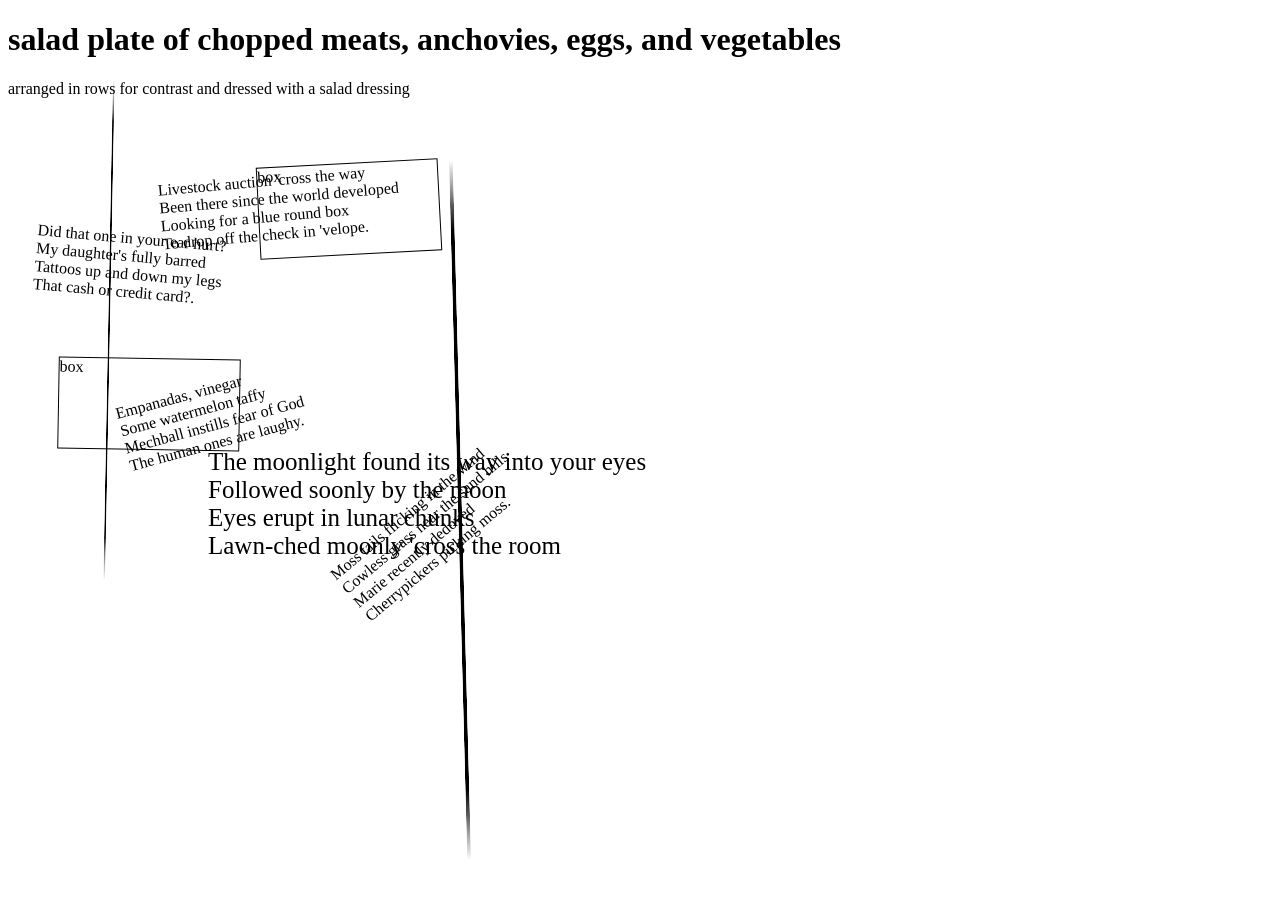
==== index.html @ b4cda949 "Initial Salmagundi content" ====
<!DOCTYPE html>
<html>
<head>
    <title>Salmagundi</title>
    <link rel="stylesheet" href="style.css">
</head>

<body>
    <h1>salad plate of chopped meats, anchovies, eggs, and vegetables</h1>

    <div class="home_leftpane_line_rightborder"></div>
    
    <p> arranged in rows for contrast and dressed with a salad dressing</p>

    <p class="words_poem_livestock">
        Livestock auction 'cross the way<br>
        Been there since the world developed<br>
        Looking for a blue round box<br>
        To drop off the check in 'velope.</p>

    <p class="words_poem_earbars">
        Did that one in your ear hurt?<br>
        My daughter's fully barred<br>
        Tattoos up and down my legs<br>
        That cash or credit card?.</p>

    <div class="bad_box badbox1">box</div>
    <div class="bad_box badbox2">box</div>


    <p class="words_poem_empanada">
        Empanadas, vinegar<br>
        Some watermelon taffy<br>
        Mechball instills fear of God<br>
        The human ones are laughy.</p>

    <p class="words_poem_moss">
        Moss tails flicking in the wind<br>
        Cowless grass near the sand hills<br>
        Marie recently dedoved<br>
        Cherrypickers picking moss.</p>

    <p class="words_poem_mooneyes">
        The moonlight found its way into your eyes<br>
        Followed soonly by the moon<br>
        Eyes erupt in lunar chunks<br>
        Lawn-ched moonly 'cross the room </p>

    <div class="home_rightpane_line_rightborder"></div>

    
    
</body>

</html>
---- style.css ----
.home_leftpane_line_rightborder {
    position: absolute;
    width: 2px;
    height: 500px;
    background: black;
    margin-left: 100px;
    transform: rotate(1.1deg);

    mask-image: linear-gradient(
        to bottom,
        transparent,
        black 10%,
        black 90%,
        transparent
    );
}

.home_rightpane_line_rightborder {
    position: absolute;
    width: 4px;
    height: 700px;
    background: black;
    margin-left: 450px;
    margin-top: -425px;
    transform: rotate(-1.5deg);

    mask-image: linear-gradient(
        to bottom,
        transparent,
        black 10%,
        black 90%,
        transparent
    );
}

.words_poem_livestock {
    margin-left: 150px;
    margin-top: 35px;
    transform: rotate(-5deg);
}

.words_poem_earbars {
    margin-left: 25px;
    margin-top: 70px;
    transform: rotate(5deg);
}

.words_poem_empanada {
    margin-left: 95px;
    margin-top: -110px;
    transform: rotate(-15deg);
}

.words_poem_moss {
    margin-left: 220px;
    margin-top: -115px;
    transform: rotate(-40deg);
}

.words_poem_mooneyes {
    font-size: 25px;
    margin-left: 200px;
    margin-top: 150px;
    transform: rotate(0deg);
}

.bad_box {
    position: absolute;
    border: 1px solid black;
    width: 180px;
    height: 90px;
    margin-left: 250px;
    margin-top: -200px;
    transform: rotate(-3deg);
}

.badbox2 {
    margin-left: 50px;
    margin-top: -5px;
    transform: rotate(1deg);
}
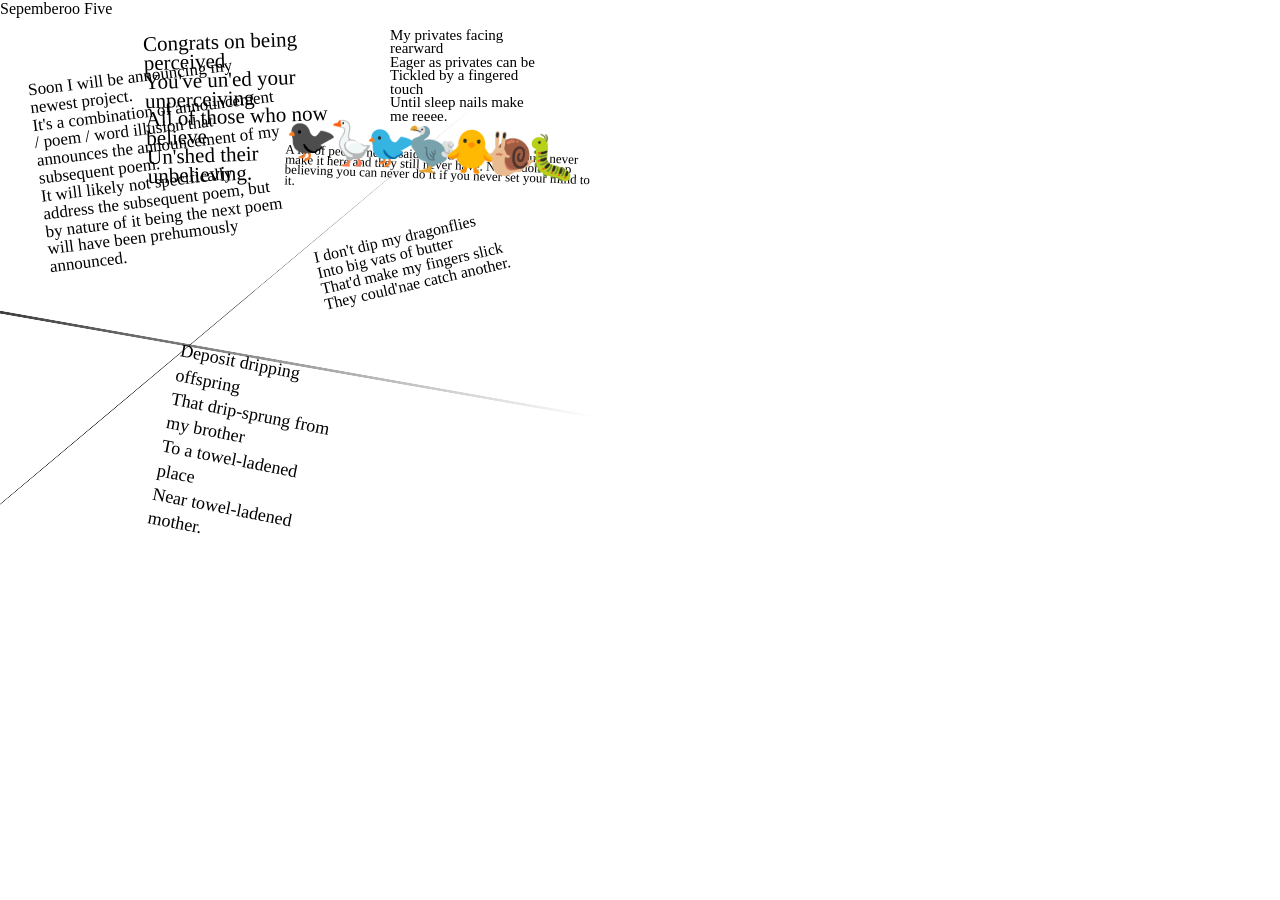
==== commit a749a458: "2026_0907" ====
--- a/index.html
+++ b/index.html
@@ -6,49 +6,51 @@
 </head>
 
 <body>
-    <h1>salad plate of chopped meats, anchovies, eggs, and vegetables</h1>
+    <a class="link_20260905" href="PreviousDays/2026_0905.html">Sepemberoo Five</a>
 
-    <div class="home_leftpane_line_rightborder"></div>
+    <p class="words_20260907_announcement">
+        Soon I will be announcing my newest project. 
+        It's a combination of announcement / poem / word illusion that announces the announcement of my subsequent poem.
+        It will likely not specifically address the subsequent poem, but by nature of it being the next poem will have been prehumously announced.
+    </p>
+
+    <p class="words_20260907_privates">
+        My privates facing rearward
+        Eager as privates can be
+        Tickled by a fingered touch
+        Until sleep nails make me reeee. </p>
+
+    <p class="words_20260907_dripping">
+        Deposit dripping offspring
+        That drip-sprung from my brother
+        To a towel-ladened place
+        Near towel-ladened mother.
+    </p>
     
-    <p> arranged in rows for contrast and dressed with a salad dressing</p>
+    <p class="words_20260907_dragonflies">
+        I don't dip my dragonflies
+        Into big vats of butter
+        That'd make my fingers slick
+        They could'nae catch another. 
+    </p>
 
-    <p class="words_poem_livestock">
-        Livestock auction 'cross the way<br>
-        Been there since the world developed<br>
-        Looking for a blue round box<br>
-        To drop off the check in 'velope.</p>
+    <p class="words_20260907_never">
+        A lot of people never said they'd never say I could never make it here and they still never have. Never don't stop believing you can never do it if you never set your mind to it. 
+    </p>
 
-    <p class="words_poem_earbars">
-        Did that one in your ear hurt?<br>
-        My daughter's fully barred<br>
-        Tattoos up and down my legs<br>
-        That cash or credit card?.</p>
+    <p class="words_20260907_perceive">
+        Congrats on being perceived
+        You've un'ed your unperceiving
+        All of those who now believe
+        Un'shed their unbelieving. 
+    </p>
 
-    <div class="bad_box badbox1">box</div>
-    <div class="bad_box badbox2">box</div>
+    <div class="div_20260907_01"></div>
+    <div class="div_20260907_02"></div>
 
-
-    <p class="words_poem_empanada">
-        Empanadas, vinegar<br>
-        Some watermelon taffy<br>
-        Mechball instills fear of God<br>
-        The human ones are laughy.</p>
-
-    <p class="words_poem_moss">
-        Moss tails flicking in the wind<br>
-        Cowless grass near the sand hills<br>
-        Marie recently dedoved<br>
-        Cherrypickers picking moss.</p>
-
-    <p class="words_poem_mooneyes">
-        The moonlight found its way into your eyes<br>
-        Followed soonly by the moon<br>
-        Eyes erupt in lunar chunks<br>
-        Lawn-ched moonly 'cross the room </p>
-
-    <div class="home_rightpane_line_rightborder"></div>
-
-    
+    <p class="words_20260907_animals">
+        🐦‍⬛🪿🐦🦤🐥🐌🐛
+    </p>
     
 </body>
 
--- a/style.css
+++ b/style.css
@@ -1,3 +1,29 @@
+
+/* #region GLOBAL */
+
+html, body {
+    margin: 0;
+    padding: 0;
+}
+
+body {
+    color: black;
+    font-family: serif;
+    overflow: hidden;
+}
+
+a {
+    color: black;
+    text-decoration: none;
+}
+
+p {
+    margin: 0;
+}
+
+/* #endregion */
+
+/* #region 2026-09-05 */
 .home_leftpane_line_rightborder {
     position: absolute;
     width: 2px;
@@ -78,4 +104,308 @@
     margin-left: 50px;
     margin-top: -5px;
     transform: rotate(1deg);
-}+}
+
+/* #endregion */
+
+/* #region 2026-09-07 */
+
+/* #region LINES */
+
+.div_20260907_01 {
+    position: absolute;
+
+    width: 1px;
+    height: 1000px;
+
+    left: 100px;
+    top: -80px;
+
+    background: black;
+
+    transform: rotate(50deg);
+
+    mask-image: linear-gradient(
+        to bottom,
+        transparent,
+        black 50%,
+        black 99%,
+        transparent
+    );
+
+    animation: lineone 19s ease-in-out infinite alternate;
+}
+
+@keyframes lineone {
+    from {
+        transform: translateX(0) rotate(50deg);
+    }
+
+    to {
+        transform: translateX(170px) rotate(47deg);
+    }
+}
+
+
+.div_20260907_02 {
+    position: absolute;
+
+    width: 3px;
+    height: 1000px;
+
+    left: 100px;
+    top: -170px;
+
+    background: black;
+
+    transform: rotate(-80deg);
+
+    mask-image: linear-gradient(
+        to bottom,
+        transparent,
+        black 10%,
+        black 20%,
+        transparent
+    );
+
+    animation: linetwo 27s linear infinite alternate;
+}
+
+@keyframes linetwo {
+    from {
+        transform: translateX(0) rotate(-80deg);
+    }
+
+    to {
+        transform: translateX(-100px) rotate(-74deg);
+    }
+}
+
+/* #endregion */
+
+/* #region ANIMALS */
+
+.words_20260907_animals {
+    position: absolute;
+
+    left: 285px;
+    top: 124px;
+
+    font-size: 42px;
+    letter-spacing: -12px;
+
+    white-space: nowrap;
+
+    transform: rotate(4deg);
+
+    animation: animals 6s steps(7) infinite alternate;
+}
+
+@keyframes animals {
+    0% {
+        transform: translate(0, 0) rotate(4deg);
+        letter-spacing: -12px;
+    }
+
+    50% {
+        transform: translate(-180px, 120px) rotate(-25deg);
+        letter-spacing: 8px;
+    }
+
+    100% {
+        transform: translate(250px, -80px) rotate(31deg);
+        letter-spacing: -20px;
+    }
+}
+
+/* #endregion */
+
+/* #region WORDS */
+.words_20260907_announcement {
+    position: absolute;
+    left: 37px;
+    top: 48px;
+    width: 245px;
+
+    font-size: 17px;
+    line-height: 1.05;
+
+    transform: rotate(-7deg);
+
+    animation: announcement 11s ease-in-out infinite alternate;
+    white-space: pre-line;
+}
+
+@keyframes announcement {
+    0% {
+        transform: translate(0px, 0px) rotate(-7deg) scaleY(.7);
+    }
+
+    50% {
+        transform: translate(83px, 41px) rotate(13deg) scaleY(1.4);
+    }
+
+    100% {
+        transform: translate(-20px, 90px) rotate(-2deg) scaleY(.85);
+    }
+}
+
+
+.words_20260907_privates {
+    position: absolute;
+    left: 390px;
+    top: 15px;
+
+    width: 150px;
+    font-size: 15px;
+    line-height: .9;
+
+    white-space: pre-line;
+
+    animation: privates 8s ease-in-out infinite;
+}
+
+@keyframes privates {
+    from {
+        transform: translateX(150px) rotate(-3deg);
+    }
+
+    to {
+        transform: translateX(-5px) rotate(10deg);
+    }
+}
+
+
+.words_20260907_dripping {
+    position: absolute;
+    left: 165px;
+    top: 330px;
+
+    width: 180px;
+    font-size: 18px;
+    line-height: 1.35;
+
+    transform: rotate(11deg);
+
+    animation: dripping 17s ease-in-out infinite alternate;
+    white-space: pre-line;
+}
+
+@keyframes dripping {
+    0% {
+        transform: translate(0, 0) rotate(11deg);
+    }
+
+    40% {
+        transform: translate(-70px, -110px) rotate(-4deg);
+    }
+
+    100% {
+        transform: translate(100px, 40px) rotate(17deg);
+    }
+}
+
+
+.words_20260907_dragonflies {
+    position: absolute;
+    left: 315px;
+    top: 210px;
+
+    width: 210px;
+    font-size: 16px;
+    line-height: 1;
+
+    transform: rotate(-13deg);
+
+    white-space: pre-line;
+
+    animation: dragonflies 21s linear infinite;
+}
+
+@keyframes dragonflies {
+    0% {
+        transform: translate(0, 0) rotate(-13deg);
+    }
+
+    25% {
+        transform: translate(-120px, 80px) rotate(23deg);
+    }
+
+    50% {
+        transform: translate(70px, 180px) rotate(-31deg);
+    }
+
+    75% {
+        transform: translate(160px, -60px) rotate(8deg);
+    }
+
+    100% {
+        transform: translate(0, 0) rotate(-13deg);
+    }
+}
+
+
+.words_20260907_never {
+    position: absolute;
+    left: 285px;
+    top: 140px;
+
+    width: 310px;
+    font-size: 13px;
+    line-height: .78;
+
+    transform: rotate(2deg);
+
+    white-space: pre-line;
+
+    animation: never 13s ease-in-out infinite alternate;
+}
+
+@keyframes never {
+    0% {
+        transform: translate(0, 0) rotate(2deg) scale(.8);
+    }
+
+    50% {
+        transform: translate(-45px, 100px) rotate(-9deg) scale(1.15);
+    }
+
+    100% {
+        transform: translate(90px, -25px) rotate(4deg) scale(.7);
+    }
+}
+
+
+.words_20260907_perceive {
+    position: absolute;
+    left: 145px;
+    top: 13px;
+
+    width: 190px;
+    font-size: 21px;
+    line-height: .9;
+
+    transform: rotate(-2deg);
+
+    white-space: pre-line;
+
+    animation: perceive 9s ease-in-out infinite alternate;
+}
+
+@keyframes perceive {
+    0% {
+        transform: translate(0, 0) rotate(-2deg);
+    }
+
+    50% {
+        transform: translate(100px, 210px) rotate(17deg);
+    }
+
+    100% {
+        transform: translate(-30px, 50px) rotate(-11deg);
+    }
+}
+
+/* #endregion */
+
+/* #endregion */
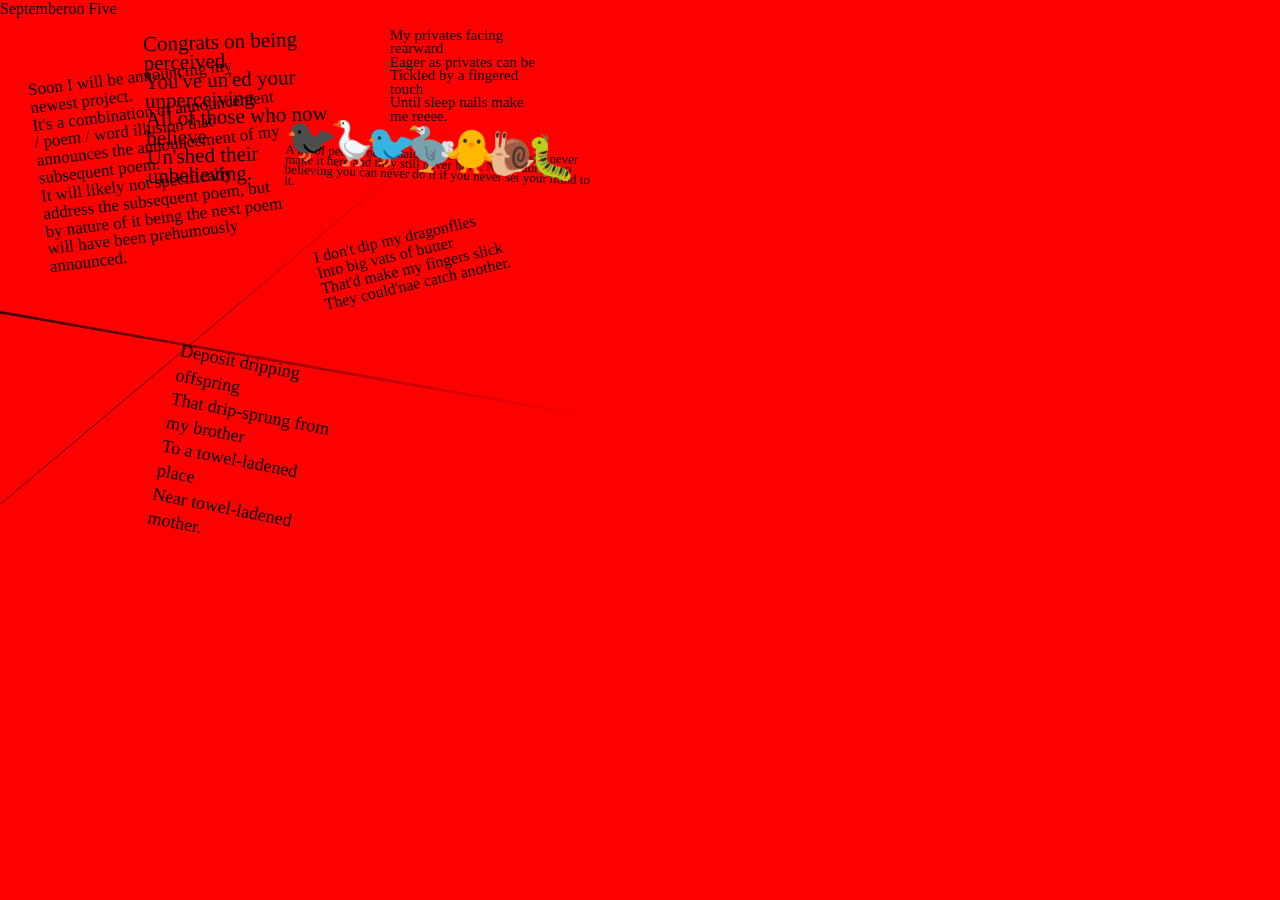
==== commit e3ee5014: "red background test" ====
--- a/index.html
+++ b/index.html
@@ -6,7 +6,7 @@
 </head>
 
 <body>
-    <a class="link_20260905" href="PreviousDays/2026_0905.html">Sepemberoo Five</a>
+    <a class="link_20260905" href="PreviousDays/2026_0905.html">Septemberoo Five</a>
 
     <p class="words_20260907_announcement">
         Soon I will be announcing my newest project. 
--- a/style.css
+++ b/style.css
@@ -1,3 +1,7 @@
+
+body {
+    background: red !important;
+}
 
 /* #region GLOBAL */
 
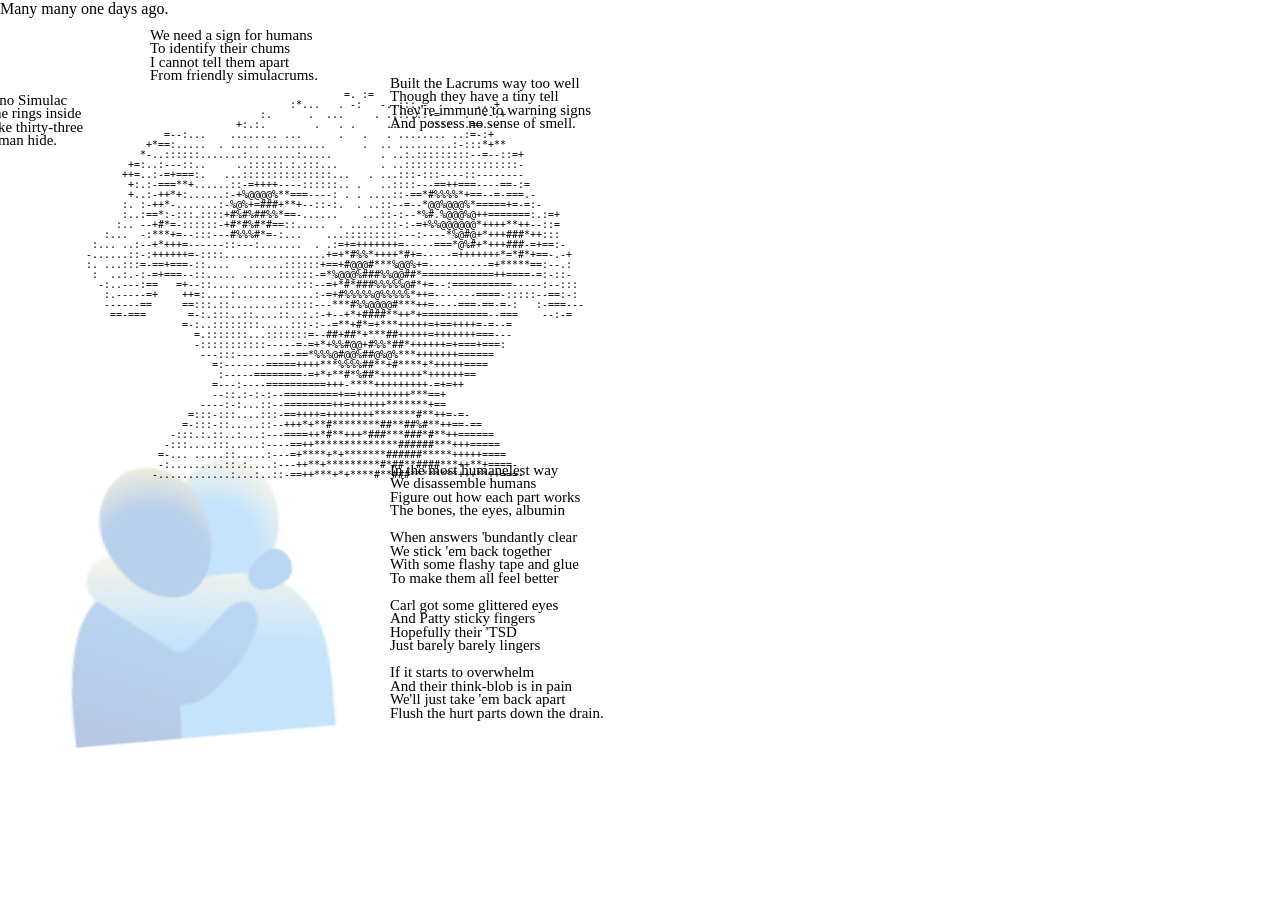
==== commit dd7bed2a: "2026_0908" ====
--- a/index.html
+++ b/index.html
@@ -6,51 +6,70 @@
 </head>
 
 <body>
-    <a class="link_20260905" href="PreviousDays/2026_0905.html">Septemberoo Five</a>
+    <a class="link_20260907" href="PreviousDays/2026_0907.html">Many many one days ago.</a>
 
-    <p class="words_20260907_announcement">
-        Soon I will be announcing my newest project. 
-        It's a combination of announcement / poem / word illusion that announces the announcement of my subsequent poem.
-        It will likely not specifically address the subsequent poem, but by nature of it being the next poem will have been prehumously announced.
+    <pre class="words_20260908_ascii ascii1" data-ascii="ascii_20260908_001"></pre>
+    <pre class="words_20260908_ascii ascii2" data-ascii="ascii_20260908_002"></pre>
+    <pre class="words_20260908_ascii ascii3" data-ascii="ascii_20260908_003"></pre>
+    <pre class="words_20260908_ascii ascii4" data-ascii="ascii_20260908_004"></pre>
+    <pre class="words_20260908_ascii ascii5" data-ascii="ascii_20260908_005"></pre>
+
+    <p class="words_20260907_humans">
+        We need a sign for humans
+        To identify their chums
+        I cannot tell them apart
+        From friendly simulacrums. 
     </p>
 
-    <p class="words_20260907_privates">
-        My privates facing rearward
-        Eager as privates can be
-        Tickled by a fingered touch
-        Until sleep nails make me reeee. </p>
-
-    <p class="words_20260907_dripping">
-        Deposit dripping offspring
-        That drip-sprung from my brother
-        To a towel-ladened place
-        Near towel-ladened mother.
-    </p>
-    
-    <p class="words_20260907_dragonflies">
-        I don't dip my dragonflies
-        Into big vats of butter
-        That'd make my fingers slick
-        They could'nae catch another. 
+    <p class="words_20260908_simulac">
+        I assure you I'm no Simulac
+        You can count the rings inside
+        There must be like thirty-three
+        Buried in my human hide. 
     </p>
 
-    <p class="words_20260907_never">
-        A lot of people never said they'd never say I could never make it here and they still never have. Never don't stop believing you can never do it if you never set your mind to it. 
+    <div class="gravity-poem gravity-poem-1">
+        <p class="words_20260908_lacrums">
+            Built the Lacrums way too well
+            Though they have a tiny tell
+            They're immune to warning signs
+            And possess no sense of smell. 
+        </p>
+    </div>
+
+    <p class="words_20260908_humanelest">
+        In the most humanelest way
+        We disassemble humans
+        Figure out how each part works
+        The bones, the eyes, albumin
+
+        When answers 'bundantly clear 
+        We stick 'em back together
+        With some flashy tape and glue
+        To make them all feel better
+
+        Carl got some glittered eyes
+        And Patty sticky fingers
+        Hopefully their 'TSD
+        Just barely barely lingers
+
+        If it starts to overwhelm
+        And their think-blob is in pain
+        We'll just take 'em back apart
+        Flush the hurt parts down the drain. 
     </p>
 
-    <p class="words_20260907_perceive">
-        Congrats on being perceived
-        You've un'ed your unperceiving
-        All of those who now believe
-        Un'shed their unbelieving. 
+    <p class="words_20260908_hug">
+        🫂
     </p>
 
-    <div class="div_20260907_01"></div>
-    <div class="div_20260907_02"></div>
 
-    <p class="words_20260907_animals">
-        🐦‍⬛🪿🐦🦤🐥🐌🐛
-    </p>
+    <script src="js/ascii.js"></script>
+    <script src="js/ascii-effects.js"></script>
+    <script src="js/poem-effects.js"></script>
+    <script src="js/main.js"></script>
+
+
     
 </body>
 
--- a/style.css
+++ b/style.css
@@ -1,7 +1,3 @@
-
-body {
-    background: red !important;
-}
 
 /* #region GLOBAL */
 
@@ -266,7 +262,7 @@
 
     white-space: pre-line;
 
-    animation: privates 8s ease-in-out infinite;
+    animation: privates 8s ease-in-out infinite alternate;
 }
 
 @keyframes privates {
@@ -323,7 +319,7 @@
 
     white-space: pre-line;
 
-    animation: dragonflies 21s linear infinite;
+    animation: dragonflies 21s linear infinite alternate;
 }
 
 @keyframes dragonflies {
@@ -413,3 +409,128 @@
 /* #endregion */
 
 /* #endregion */
+
+/* #region 2026-09-08 */
+
+.words_20260908_ascii {
+    position: absolute;
+    left: 50px;
+    top: 50px;
+    margin: 0;
+    font-family: monospace;
+    white-space: pre;
+    line-height: 1;
+    font-size: 10px;
+}
+
+.ascii-char {
+    display: inline-block;
+    white-space: pre;
+    position: relative;
+    transition: transform 0.08s ease-out;
+}
+
+.ascii-canvas {
+    position: absolute;
+    left: 50px;
+    top: 50px;
+    pointer-events: none;
+    z-index: 10;
+}
+
+.words_20260907_humans {
+    position: absolute;
+    left: 150px;
+    top: 15px;
+
+    width: 250px;
+    font-size: 15px;
+    line-height: .9;
+
+    white-space: pre-line;
+
+    animation: privates 8s ease-in-out infinite alternate;
+}
+
+.words_20260908_simulac {
+    position: absolute;
+    left: -100px;
+    top: 80px;
+
+    width: 250px;
+    font-size: 15px;
+    line-height: .9;
+
+    white-space: pre-line;
+
+    animation: privates 8s ease-in-out infinite alternate;
+}
+
+.words_20260908_lacrums {
+    position: absolute;
+    left: 390px;
+    top: 45px;
+
+    width: 250px;
+    font-size: 15px;
+    line-height: .9;
+
+    white-space: pre-line;
+
+    animation: pendulum 8s ease-in-out infinite alternate;
+
+    --start-x: 145px;
+    --start-rotation: 4deg;
+    --end-x: -6px;
+    --end-rotation: 8deg;
+}
+
+.words_20260908_humanelest {
+    position: absolute;
+    left: 390px;
+    top: 450px;
+
+    width: 250px;
+    font-size: 15px;
+    line-height: .9;
+
+    white-space: pre-line;
+
+    animation: pendulum 6s ease-in-out infinite alternate;
+
+    --start-x: 150px;
+    --start-rotation: -3deg;
+    --end-x: -5px;
+    --end-rotation: 10deg;
+}
+
+@keyframes pendulum {
+    from {
+        transform:
+            translateX(var(--start-x))
+            rotate(var(--start-rotation));
+    }
+
+    to {
+        transform:
+            translateX(var(--end-x))
+            rotate(var(--end-rotation));
+    }
+}
+
+.gravity-poem {
+    position: relative;
+}
+
+.words_20260908_hug {
+    position: absolute;
+    left: 36px;
+    top: 450px;
+    font-size: 253px;
+    opacity: .3;
+    transform: rotate(-5deg);
+}
+
+
+
+/* #endregion */
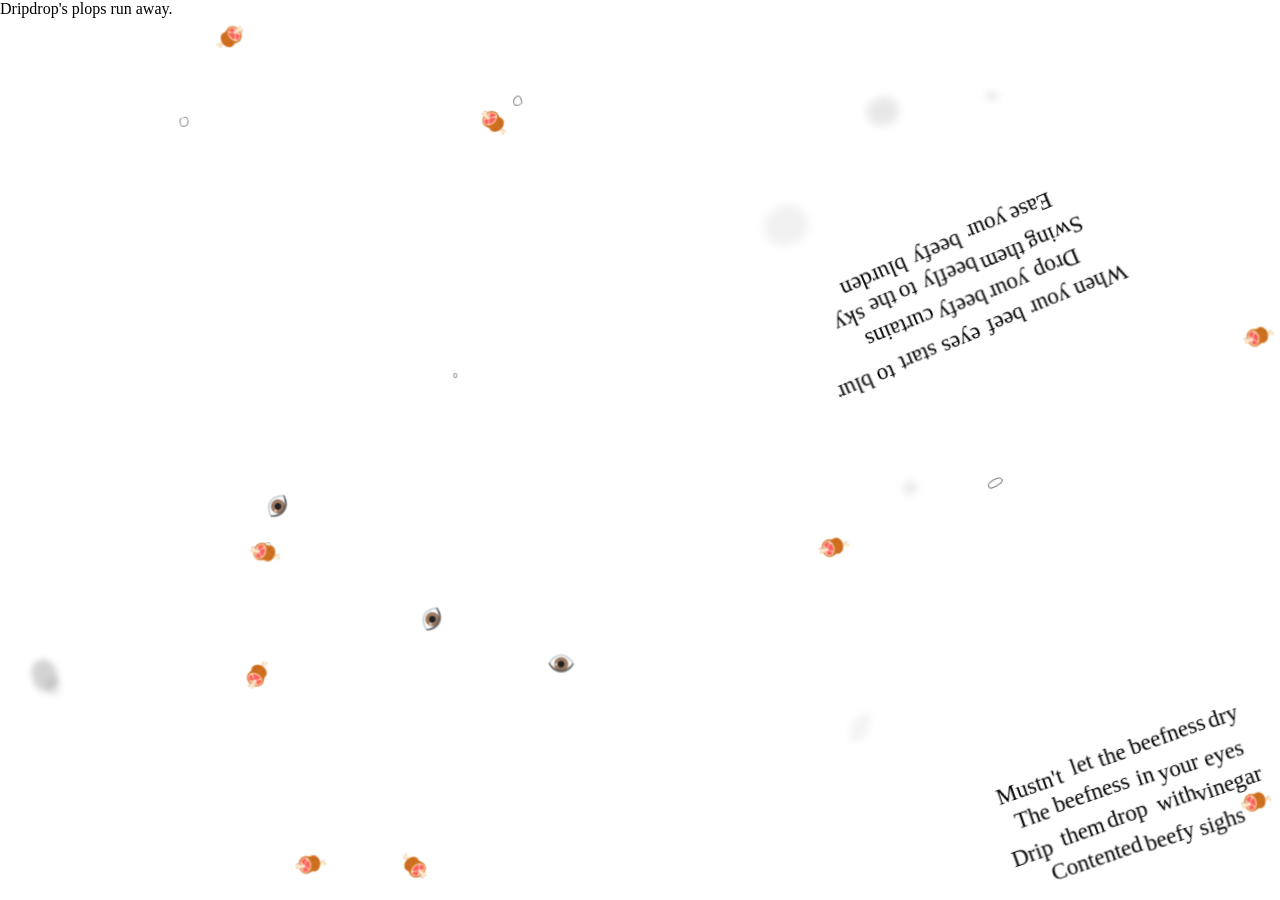
==== commit d78129ae: "2026_0910" ====
--- a/index.html
+++ b/index.html
@@ -6,66 +6,42 @@
 </head>
 
 <body>
-    <a class="link_20260907" href="PreviousDays/2026_0907.html">Many many one days ago.</a>
+    <a class="link_20260907" href="PreviousDays/2026_0908.html">
+        Dripdrop's plops run away.
+    </a>
 
-    <pre class="words_20260908_ascii ascii1" data-ascii="ascii_20260908_001"></pre>
-    <pre class="words_20260908_ascii ascii2" data-ascii="ascii_20260908_002"></pre>
-    <pre class="words_20260908_ascii ascii3" data-ascii="ascii_20260908_003"></pre>
-    <pre class="words_20260908_ascii ascii4" data-ascii="ascii_20260908_004"></pre>
-    <pre class="words_20260908_ascii ascii5" data-ascii="ascii_20260908_005"></pre>
+    <div id="vision-overlay"></div>
 
-    <p class="words_20260907_humans">
-        We need a sign for humans
-        To identify their chums
-        I cannot tell them apart
-        From friendly simulacrums. 
+    <p class="words_20260910_beef">
+        When your beef eyes start to blur
+        Drop your beefy curtains
+        Swing them beefly to the sky
+        Ease your beefy blurden 
     </p>
 
-    <p class="words_20260908_simulac">
-        I assure you I'm no Simulac
-        You can count the rings inside
-        There must be like thirty-three
-        Buried in my human hide. 
-    </p>
-
-    <div class="gravity-poem gravity-poem-1">
-        <p class="words_20260908_lacrums">
-            Built the Lacrums way too well
-            Though they have a tiny tell
-            They're immune to warning signs
-            And possess no sense of smell. 
-        </p>
-    </div>
-
-    <p class="words_20260908_humanelest">
-        In the most humanelest way
-        We disassemble humans
-        Figure out how each part works
-        The bones, the eyes, albumin
-
-        When answers 'bundantly clear 
-        We stick 'em back together
-        With some flashy tape and glue
-        To make them all feel better
-
-        Carl got some glittered eyes
-        And Patty sticky fingers
-        Hopefully their 'TSD
-        Just barely barely lingers
-
-        If it starts to overwhelm
-        And their think-blob is in pain
-        We'll just take 'em back apart
-        Flush the hurt parts down the drain. 
-    </p>
-
-    <p class="words_20260908_hug">
-        🫂
+    <p class="words_20260910_beef">
+        Mustn't let the beefness dry
+        The beefness in your eyes
+        Drip them drop with vinegar
+        Contented beefy sighs
     </p>
 
 
-    <script src="js/ascii.js"></script>
-    <script src="js/ascii-effects.js"></script>
+
+    <p class="words_20260910_beef">🍖</p>
+    <p class="words_20260910_beef">🍖</p>
+    <p class="words_20260910_beef">🍖</p>
+    <p class="words_20260910_beef">🍖</p>
+    <p class="words_20260910_beef">🍖</p>
+    <p class="words_20260910_beef">🍖</p>
+    <p class="words_20260910_beef">🍖</p>
+    <p class="words_20260910_beef">🍖</p>
+    <p class="words_20260910_beef">🍖</p>
+    <p class="words_20260910_beef">👁️</p>
+    <p class="words_20260910_beef">👁️</p>
+    <p class="words_20260910_beef">👁️</p>
+
+    <script src="PreviousDays/2026_0910_vision.js"></script>
     <script src="js/poem-effects.js"></script>
     <script src="js/main.js"></script>
 
--- a/style.css
+++ b/style.css
@@ -533,4 +533,36 @@
 
 
 
+/* #endregion */
+
+/* #region 2026-09-10 Vision */
+
+
+/* Vision Effect */
+#vision-overlay {
+    position: fixed;
+    inset: 0;
+    pointer-events: none;
+    z-index: 9999;
+    background: rgba(0, 0, 0, 0);
+    backdrop-filter: blur(0px);
+    -webkit-backdrop-filter: blur(0px);
+}
+
+.words_20260910_beef {
+    position: fixed;
+
+    pointer-events: none;
+    z-index: 10001;
+    width: max-content;
+
+    text-align: center;
+    font-size: 23px;
+    line-height: 1.35;
+
+    white-space: pre-line;
+}
+
+/* #endregion */
+
 /* #endregion */
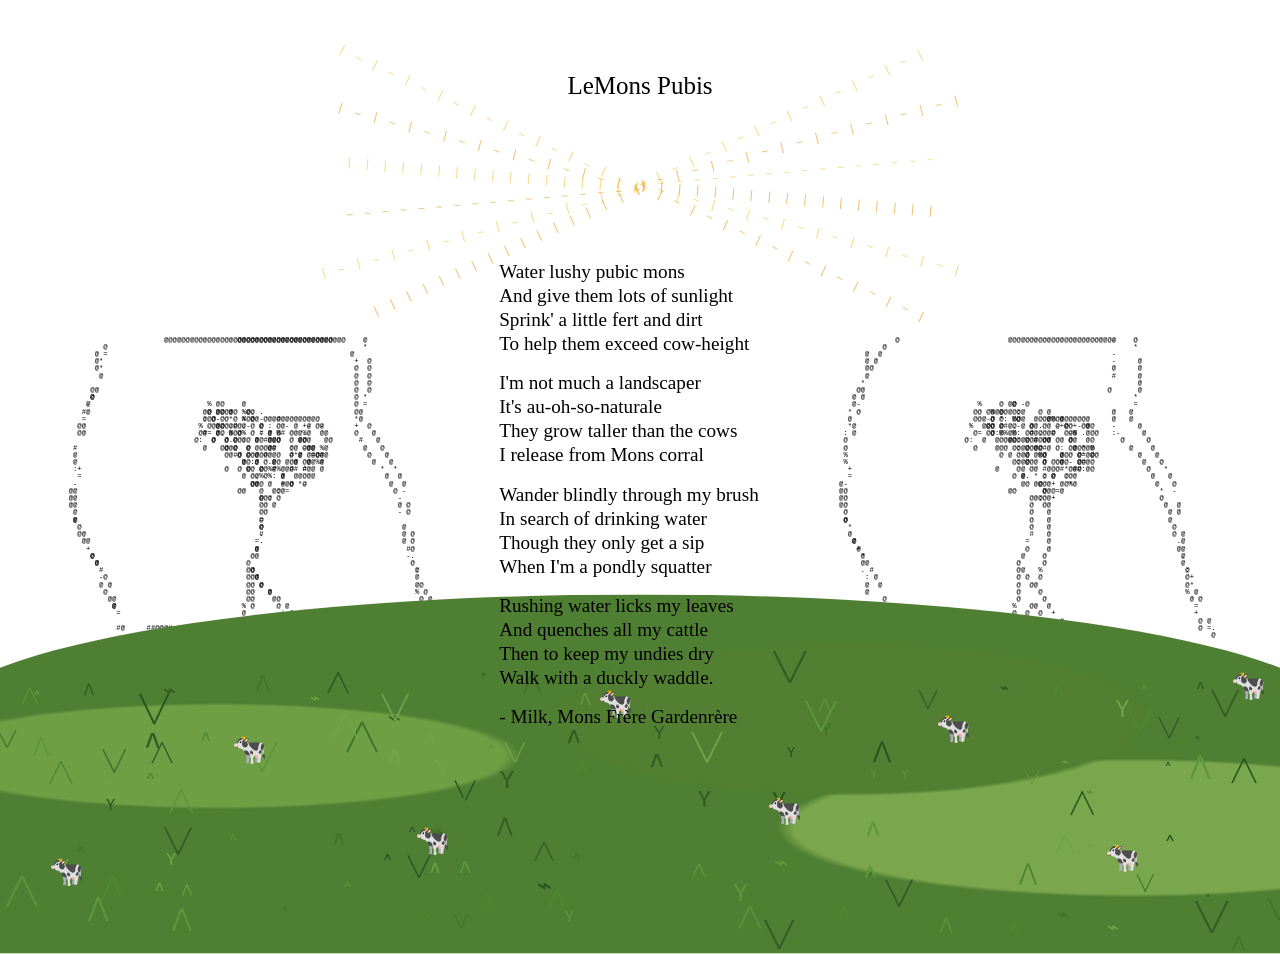
==== commit a5123bd1: "20260912" ====
--- a/index.html
+++ b/index.html
@@ -6,47 +6,82 @@
 </head>
 
 <body>
-    <a class="link_20260907" href="PreviousDays/2026_0908.html">
-        Dripdrop's plops run away.
+    <a class="link_20260912" href="PreviousDays/2026_0910.html">
+        LeMons Pubis
     </a>
 
-    <div id="vision-overlay"></div>
+    <div id="garden">
 
-    <p class="words_20260910_beef">
-        When your beef eyes start to blur
-        Drop your beefy curtains
-        Swing them beefly to the sky
-        Ease your beefy blurden 
+    <pre class="words_20260912_ascii ascii1" data-ascii="ascii_20260912_001"></pre>
+    <pre class="words_20260912_ascii ascii2" data-ascii="ascii_20260912_002"></pre>
+    <pre class="words_20260912_ascii ascii3" data-ascii="ascii_20260912_003"></pre>
+    <pre class="words_20260912_ascii ascii4" data-ascii="ascii_20260912_004"></pre>
+    <pre class="words_20260912_ascii ascii5" data-ascii="ascii_20260912_005"></pre>
+    <pre class="words_20260912_ascii ascii6" data-ascii="ascii_20260912_006"></pre>
+    <pre class="words_20260912_ascii ascii7" data-ascii="ascii_20260912_007"></pre>
+
+    <pre class="words_20260912_ascii_right ascii1" data-ascii="ascii_20260912_001"></pre>
+    <pre class="words_20260912_ascii_right ascii2" data-ascii="ascii_20260912_002"></pre>
+    <pre class="words_20260912_ascii_right ascii3" data-ascii="ascii_20260912_003"></pre>
+    <pre class="words_20260912_ascii_right ascii4" data-ascii="ascii_20260912_004"></pre>
+    <pre class="words_20260912_ascii_right ascii5" data-ascii="ascii_20260912_005"></pre>
+    <pre class="words_20260912_ascii_right ascii6" data-ascii="ascii_20260912_006"></pre>
+    <pre class="words_20260912_ascii_right ascii7" data-ascii="ascii_20260912_007"></pre>
+
+
+    <p class="words_20260912_poem">
+        Water lushy pubic mons
+        And give them lots of sunlight
+        Sprink' a little fert and dirt
+        To help them exceed cow-height
+
+        I'm not much a landscaper
+        It's au-oh-so-naturale
+        They grow taller than the cows
+        I release from Mons corral
+
+        Wander blindly through my brush
+        In search of drinking water
+        Though they only get a sip
+        When I'm a pondly squatter
+
+        Rushing water licks my leaves
+        And quenches all my cattle
+        Then to keep my undies dry
+        Walk with a duckly waddle.
+
+        - Milk, Mons Frère Gardenrère
     </p>
 
-    <p class="words_20260910_beef">
-        Mustn't let the beefness dry
-        The beefness in your eyes
-        Drip them drop with vinegar
-        Contented beefy sighs
-    </p>
+    <!-- SUNRAYS -->
+    <div id="sunrays">
+        <span class="sunray ray01">| ~ | ~ | ~ | ~ | ~ | ~ | ~ | ~ | ~ |</span>
+        <span class="sunray ray02">~ | ~ | ~ | ~ | ~ | ~ | ~ | ~ | ~ |</span>
+        <span class="sunray ray03">| | | | | | | | | | | | | | | | |</span>
+        <span class="sunray ray04">~ ~ ~ ~ ~ ~ ~ ~ ~ ~ ~ ~ ~ ~ ~ ~ ~</span>
+        <span class="sunray ray05">| ~ | ~ | ~ | ~ | ~ | ~ | ~ | ~ | ~ |</span>
+        <span class="sunray ray06">| | | | | | | | | | | | | | | | |</span>
+        <span class="sunray ray07">~ | ~ | ~ | ~ | ~ | ~ | ~ | ~ | ~ |</span>
+        <span class="sunray ray08">| ~ | ~ | ~ | ~ | ~ | ~ | ~ | ~ | ~ |</span>
+        <span class="sunray ray09">~ ~ ~ ~ ~ ~ ~ ~ ~ ~ ~ ~ ~ ~ ~ ~ ~</span>
+        <span class="sunray ray10">| | | | | | | | | | | | | | | | |</span>
+        <span class="sunray ray11">| ~ | ~ | ~ | ~ | ~ | ~ | ~ | ~ | ~ |</span>
+        <span class="sunray ray12">~ | ~ | ~ | ~ | ~ | ~ | ~ | ~ | ~ |</span>
+    </div>
 
+    <!-- GRASS -->
+    <div id="grass"></div>
 
+    </div>
 
-    <p class="words_20260910_beef">🍖</p>
-    <p class="words_20260910_beef">🍖</p>
-    <p class="words_20260910_beef">🍖</p>
-    <p class="words_20260910_beef">🍖</p>
-    <p class="words_20260910_beef">🍖</p>
-    <p class="words_20260910_beef">🍖</p>
-    <p class="words_20260910_beef">🍖</p>
-    <p class="words_20260910_beef">🍖</p>
-    <p class="words_20260910_beef">🍖</p>
-    <p class="words_20260910_beef">👁️</p>
-    <p class="words_20260910_beef">👁️</p>
-    <p class="words_20260910_beef">👁️</p>
-
-    <script src="PreviousDays/2026_0910_vision.js"></script>
+    <script src="js/ascii.js"></script>
+    <script src="js/ascii-effects.js"></script>
+    <script src="PreviousDays/2026_0912.js"></script>
     <script src="js/poem-effects.js"></script>
-    <script src="js/main.js"></script>
 
 
     
 </body>
 
+
 </html>
--- a/style.css
+++ b/style.css
@@ -1,4 +1,3 @@
-
 /* #region GLOBAL */
 
 html, body {
@@ -24,6 +23,7 @@
 /* #endregion */
 
 /* #region 2026-09-05 */
+
 .home_leftpane_line_rightborder {
     position: absolute;
     width: 2px;
@@ -146,7 +146,6 @@
     }
 }
 
-
 .div_20260907_02 {
     position: absolute;
 
@@ -221,6 +220,7 @@
 /* #endregion */
 
 /* #region WORDS */
+
 .words_20260907_announcement {
     position: absolute;
     left: 37px;
@@ -250,7 +250,6 @@
     }
 }
 
-
 .words_20260907_privates {
     position: absolute;
     left: 390px;
@@ -275,7 +274,6 @@
     }
 }
 
-
 .words_20260907_dripping {
     position: absolute;
     left: 165px;
@@ -305,7 +303,6 @@
     }
 }
 
-
 .words_20260907_dragonflies {
     position: absolute;
     left: 315px;
@@ -344,7 +341,6 @@
     }
 }
 
-
 .words_20260907_never {
     position: absolute;
     left: 285px;
@@ -374,7 +370,6 @@
         transform: translate(90px, -25px) rotate(4deg) scale(.7);
     }
 }
-
 
 .words_20260907_perceive {
     position: absolute;
@@ -531,14 +526,10 @@
     transform: rotate(-5deg);
 }
 
-
-
 /* #endregion */
 
 /* #region 2026-09-10 Vision */
 
-
-/* Vision Effect */
 #vision-overlay {
     position: fixed;
     inset: 0;
@@ -565,4 +556,501 @@
 
 /* #endregion */
 
-/* #endregion */+/* #region 2026-09-12 Pubis Mons */
+
+.link_20260912 {
+    position: absolute;
+    top: 8vh;
+    left: 50%;
+    transform: translateX(-50%);
+
+    font-family: serif;
+    font-size: clamp(20px, 3vw, 25px);
+    text-align: center;
+    color: black;
+
+    z-index: 20;
+}
+
+.words_20260912_ascii {
+    position: absolute;
+    left: 3vw;
+    top: 35vh;
+
+    margin: 0;
+    font-family: monospace;
+    white-space: pre;
+    line-height: 1;
+
+    /*
+        Change this number to make the ASCII bodies
+        larger/smaller relative to the screen.
+    */
+    font-size: 0.8vh;
+}
+
+.words_20260912_ascii_right {
+    position: absolute;
+    right: 3vw;
+    top: 35vh;
+
+    margin: 0;
+    font-family: monospace;
+    white-space: pre;
+    line-height: 1;
+
+    font-size: 0.8vh;
+}
+
+
+/* #region ASCII WIND */
+
+.words_20260912_ascii .ascii-wind-row,
+.words_20260912_ascii_right .ascii-wind-row {
+    display: inline-block;
+    white-space: pre;
+    transform-origin: left center;
+
+    animation-name: ascii20260912Wind;
+    animation-duration: 2.8s;
+    animation-timing-function: ease-in-out;
+    animation-iteration-count: infinite;
+    animation-delay: var(--wind-delay);
+}
+
+@keyframes ascii20260912Wind {
+    0% {
+        transform:
+            translateX(calc(var(--wind-strength) * -1px))
+            rotate(-0.5deg);
+    }
+
+    25% {
+        transform:
+            translateX(calc(var(--wind-strength) * 4px))
+            rotate(1deg);
+    }
+
+    50% {
+        transform:
+            translateX(calc(var(--wind-strength) * 10px))
+            rotate(2deg);
+    }
+
+    75% {
+        transform:
+            translateX(calc(var(--wind-strength) * 5px))
+            rotate(1deg);
+    }
+
+    100% {
+        transform:
+            translateX(calc(var(--wind-strength) * -1px))
+            rotate(-0.5deg);
+    }
+}
+
+/* #endregion */
+
+
+/* #region POEM WIND */
+
+.words_20260912_poem {
+    position: absolute;
+
+    left: 53%;
+    top: 55%;
+
+    transform: translate(-50%, -50%);
+
+    z-index: 10;
+
+    width: 28vw;
+    max-width: 28vw;
+
+    font-family: serif;
+
+    font-size: clamp(8px, 1.5vw, 22px);
+
+    line-height: 1.25;
+    text-align: left;
+    white-space: pre-line;
+}
+
+
+/* #region POEM WIND */
+
+.words_20260912_poem .poem-wind-line {
+    display: block;
+    width: max-content;
+
+    transform-origin: left center;
+
+    animation-name: poemWind;
+    animation-duration: 2.8s;
+    animation-timing-function: ease-in-out;
+    animation-iteration-count: infinite;
+    animation-delay: var(--poem-wind-delay);
+}
+
+.words_20260912_poem .poem-wind-gap {
+    display: block;
+    height: 0.8em;
+}
+
+@keyframes poemWind {
+
+    0% {
+        transform:
+            translateX(-2px)
+            rotate(-1deg)
+            skewX(-1deg);
+    }
+
+    20% {
+        transform:
+            translateX(3px)
+            rotate(1deg)
+            skewX(1deg);
+    }
+
+    40% {
+        transform:
+            translateX(9px)
+            rotate(2deg)
+            skewX(2deg);
+    }
+
+    60% {
+        transform:
+            translateX(5px)
+            rotate(1deg)
+            skewX(1deg);
+    }
+
+    80% {
+        transform:
+            translateX(-2px)
+            rotate(-1deg)
+            skewX(-1deg);
+    }
+
+    100% {
+        transform:
+            translateX(-2px)
+            rotate(-1deg)
+            skewX(-1deg);
+    }
+}
+
+/* #endregion */
+
+/* #endregion */
+
+/* #region SUNRAYS */
+
+#sunrays {
+    position: absolute;
+
+    left: 0;
+    top: 0;
+
+    width: 100%;
+    height: 100%;
+
+    z-index: 1;
+    pointer-events: none;
+
+    overflow: hidden;
+}
+
+.sunray {
+    position: absolute;
+
+    left: 50%;
+    top: 20%;
+
+    width: 50vw;
+    height: 1.2em;
+
+    margin: 0;
+
+    font-family: monospace;
+    font-size: clamp(12px, 1vw, 12px);
+    line-height: 1;
+
+    white-space: nowrap;
+
+    transform-origin: left center;
+
+    opacity: 0.65;
+
+    letter-spacing: 0.15em;
+}
+
+
+/* LEFT SIDE */
+
+.ray01 {
+    color: #f4c542;
+    transform: rotate(205deg);
+}
+
+.ray02 {
+    color: #e99b22;
+    transform: rotate(195deg);
+}
+
+.ray03 {
+    color: #f4c542;
+    transform: rotate(185deg);
+}
+
+.ray04 {
+    color: #e99b22;
+    transform: rotate(175deg);
+}
+
+.ray05 {
+    color: #f4c542;
+    transform: rotate(165deg);
+}
+
+.ray06 {
+    color: #e99b22;
+    transform: rotate(155deg);
+}
+
+
+/* RIGHT SIDE */
+
+.ray07 {
+    color: #f4c542;
+    transform: rotate(-25deg);
+}
+
+.ray08 {
+    color: #e99b22;
+    transform: rotate(-15deg);
+}
+
+.ray09 {
+    color: #f4c542;
+    transform: rotate(-5deg);
+}
+
+.ray10 {
+    color: #e99b22;
+    transform: rotate(5deg);
+}
+
+.ray11 {
+    color: #f4c542;
+    transform: rotate(15deg);
+}
+
+.ray12 {
+    color: #e99b22;
+    transform: rotate(25deg);
+}
+
+/* #endregion */
+
+/* #region GRASS / PASTURE */
+
+#grass {
+    position: absolute;
+    left: -5%;
+    bottom: -5vh;
+
+    width: 110%;
+    height: 38vh;
+
+    z-index: 5;
+    pointer-events: none;
+
+    overflow: hidden;
+
+    /*
+        Big rounded pasture blob.
+    */
+    background:
+        radial-gradient(
+            ellipse at 20% 45%,
+            #6f9f45 0%,
+            #6f9f45 18%,
+            transparent 19%
+        ),
+        radial-gradient(
+            ellipse at 65% 35%,
+            #527f32 0%,
+            #527f32 22%,
+            transparent 23%
+        ),
+        radial-gradient(
+            ellipse at 85% 65%,
+            #7aa64d 0%,
+            #7aa64d 20%,
+            transparent 21%
+        ),
+        #4f7f32;
+
+    border-radius:
+        50% 50% 0 0 /
+        35% 35% 0 0;
+
+    /*
+        Slightly organic-looking top edge.
+    */
+    transform: scaleY(1.05);
+}
+
+
+/* Grass blades scattered throughout the pasture */
+
+.grass-blade {
+    position: absolute;
+
+    font-family: monospace;
+    white-space: pre;
+
+    transform-origin: bottom center;
+
+    animation:
+        grassSway
+        var(--grass-speed)
+        ease-in-out
+        infinite;
+
+    animation-delay: var(--grass-delay);
+
+    color: var(--grass-color);
+}
+
+@keyframes grassSway {
+
+    0%, 100% {
+        transform: rotate(-7deg);
+    }
+
+    50% {
+        transform: rotate(7deg);
+    }
+}
+
+
+/* Cows */
+
+.cow {
+    position: absolute;
+
+    font-size: clamp(18px, 2.2vw, 34px);
+
+    transform-origin: center bottom;
+
+    animation:
+        cowWander
+        var(--cow-speed)
+        ease-in-out
+        infinite;
+
+    animation-delay: var(--cow-delay);
+
+    z-index: 3;
+}
+
+@keyframes cowWander {
+
+    0% {
+        transform:
+            translate(0, 0)
+            rotate(-2deg);
+    }
+
+    20% {
+        transform:
+            translate(var(--cow-x1), var(--cow-y1))
+            rotate(2deg);
+    }
+
+    45% {
+        transform:
+            translate(var(--cow-x2), var(--cow-y2))
+            rotate(-1deg);
+    }
+
+    70% {
+        transform:
+            translate(var(--cow-x3), var(--cow-y3))
+            rotate(2deg);
+    }
+
+    100% {
+        transform:
+            translate(0, 0)
+            rotate(-2deg);
+    }
+}
+
+/* #endregion */
+
+
+/* COWS */
+
+.cow {
+    position: absolute;
+
+    font-size: clamp(18px, 2.2vw, 34px);
+
+    transform-origin: center bottom;
+
+    animation:
+        cowWander
+        var(--cow-speed)
+        ease-in-out
+        infinite;
+
+    animation-delay: var(--cow-delay);
+
+    z-index: 3;
+}
+
+@keyframes cowWander {
+
+    0% {
+        transform:
+            translate(0, 0)
+            rotate(-2deg);
+    }
+
+    20% {
+        transform:
+            translate(var(--cow-x1), var(--cow-y1))
+            rotate(2deg);
+    }
+
+    45% {
+        transform:
+            translate(var(--cow-x2), var(--cow-y2))
+            rotate(-1deg);
+    }
+
+    70% {
+        transform:
+            translate(var(--cow-x3), var(--cow-y3))
+            rotate(2deg);
+    }
+
+    100% {
+        transform:
+            translate(0, 0)
+            rotate(-2deg);
+    }
+}
+
+
+/* #endregion */
+
+
+/* #endregion */
+
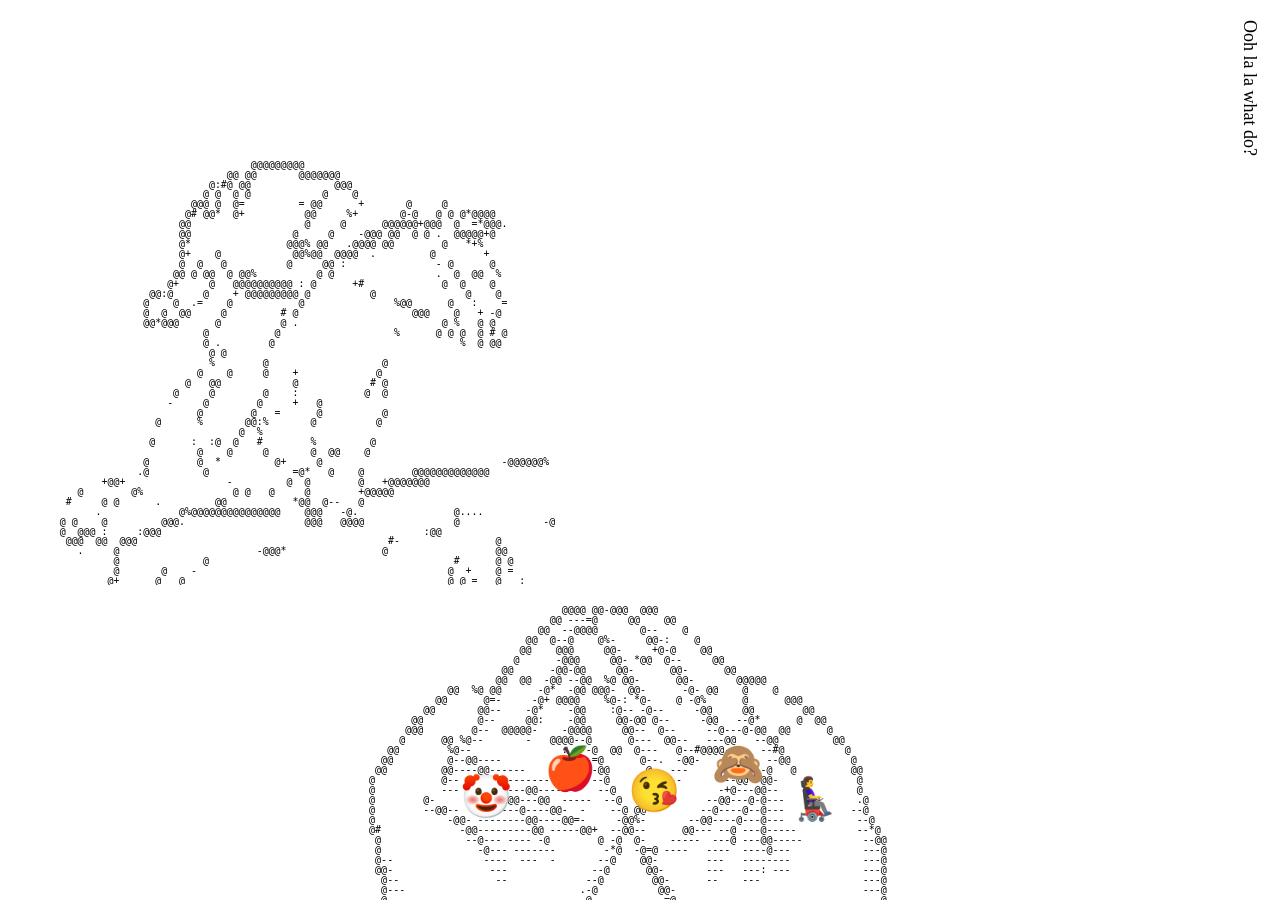
==== commit 53811837: "2026_0915" ====
--- a/index.html
+++ b/index.html
@@ -1,87 +1,36 @@
 <!DOCTYPE html>
-<html>
+<html lang="en">
 <head>
-    <title>Salmagundi</title>
+    <meta charset="UTF-8">
+    <meta name="viewport" content="width=device-width, initial-scale=1.0">
+    <title>Horseless Headman</title>
+
     <link rel="stylesheet" href="style.css">
+    <link rel="stylesheet" href="PreviousDays/2026_0915.css">
 </head>
 
 <body>
-    <a class="link_20260912" href="PreviousDays/2026_0910.html">
-        LeMons Pubis
-    </a>
 
-    <div id="garden">
+    <main id="game">
 
-    <pre class="words_20260912_ascii ascii1" data-ascii="ascii_20260912_001"></pre>
-    <pre class="words_20260912_ascii ascii2" data-ascii="ascii_20260912_002"></pre>
-    <pre class="words_20260912_ascii ascii3" data-ascii="ascii_20260912_003"></pre>
-    <pre class="words_20260912_ascii ascii4" data-ascii="ascii_20260912_004"></pre>
-    <pre class="words_20260912_ascii ascii5" data-ascii="ascii_20260912_005"></pre>
-    <pre class="words_20260912_ascii ascii6" data-ascii="ascii_20260912_006"></pre>
-    <pre class="words_20260912_ascii ascii7" data-ascii="ascii_20260912_007"></pre>
+        <a id="previous-page" href="PreviousDays/2026_0912.html">Ooh la la what do?</a>
 
-    <pre class="words_20260912_ascii_right ascii1" data-ascii="ascii_20260912_001"></pre>
-    <pre class="words_20260912_ascii_right ascii2" data-ascii="ascii_20260912_002"></pre>
-    <pre class="words_20260912_ascii_right ascii3" data-ascii="ascii_20260912_003"></pre>
-    <pre class="words_20260912_ascii_right ascii4" data-ascii="ascii_20260912_004"></pre>
-    <pre class="words_20260912_ascii_right ascii5" data-ascii="ascii_20260912_005"></pre>
-    <pre class="words_20260912_ascii_right ascii6" data-ascii="ascii_20260912_006"></pre>
-    <pre class="words_20260912_ascii_right ascii7" data-ascii="ascii_20260912_007"></pre>
+        <section id="ascii-area">
+            <pre id="ascii"></pre>
+            <div id="head-emoji"></div>
+        </section>
 
+        <section id="dialogue-area">
+            <div id="dialogue"></div>
+        </section>
 
-    <p class="words_20260912_poem">
-        Water lushy pubic mons
-        And give them lots of sunlight
-        Sprink' a little fert and dirt
-        To help them exceed cow-height
+        <section id="choice-area"></section>
 
-        I'm not much a landscaper
-        It's au-oh-so-naturale
-        They grow taller than the cows
-        I release from Mons corral
-
-        Wander blindly through my brush
-        In search of drinking water
-        Though they only get a sip
-        When I'm a pondly squatter
-
-        Rushing water licks my leaves
-        And quenches all my cattle
-        Then to keep my undies dry
-        Walk with a duckly waddle.
-
-        - Milk, Mons Frère Gardenrère
-    </p>
-
-    <!-- SUNRAYS -->
-    <div id="sunrays">
-        <span class="sunray ray01">| ~ | ~ | ~ | ~ | ~ | ~ | ~ | ~ | ~ |</span>
-        <span class="sunray ray02">~ | ~ | ~ | ~ | ~ | ~ | ~ | ~ | ~ |</span>
-        <span class="sunray ray03">| | | | | | | | | | | | | | | | |</span>
-        <span class="sunray ray04">~ ~ ~ ~ ~ ~ ~ ~ ~ ~ ~ ~ ~ ~ ~ ~ ~</span>
-        <span class="sunray ray05">| ~ | ~ | ~ | ~ | ~ | ~ | ~ | ~ | ~ |</span>
-        <span class="sunray ray06">| | | | | | | | | | | | | | | | |</span>
-        <span class="sunray ray07">~ | ~ | ~ | ~ | ~ | ~ | ~ | ~ | ~ |</span>
-        <span class="sunray ray08">| ~ | ~ | ~ | ~ | ~ | ~ | ~ | ~ | ~ |</span>
-        <span class="sunray ray09">~ ~ ~ ~ ~ ~ ~ ~ ~ ~ ~ ~ ~ ~ ~ ~ ~</span>
-        <span class="sunray ray10">| | | | | | | | | | | | | | | | |</span>
-        <span class="sunray ray11">| ~ | ~ | ~ | ~ | ~ | ~ | ~ | ~ | ~ |</span>
-        <span class="sunray ray12">~ | ~ | ~ | ~ | ~ | ~ | ~ | ~ | ~ |</span>
-    </div>
-
-    <!-- GRASS -->
-    <div id="grass"></div>
-
-    </div>
+    </main>
 
     <script src="js/ascii.js"></script>
     <script src="js/ascii-effects.js"></script>
-    <script src="PreviousDays/2026_0912.js"></script>
-    <script src="js/poem-effects.js"></script>
+    <script src="PreviousDays/2026_0915.js"></script>
 
-
-    
 </body>
-
-
-</html>
+</html>
--- a/style.css
+++ b/style.css
@@ -20,1037 +20,4 @@
     margin: 0;
 }
 
-/* #endregion */
-
-/* #region 2026-09-05 */
-
-.home_leftpane_line_rightborder {
-    position: absolute;
-    width: 2px;
-    height: 500px;
-    background: black;
-    margin-left: 100px;
-    transform: rotate(1.1deg);
-
-    mask-image: linear-gradient(
-        to bottom,
-        transparent,
-        black 10%,
-        black 90%,
-        transparent
-    );
-}
-
-.home_rightpane_line_rightborder {
-    position: absolute;
-    width: 4px;
-    height: 700px;
-    background: black;
-    margin-left: 450px;
-    margin-top: -425px;
-    transform: rotate(-1.5deg);
-
-    mask-image: linear-gradient(
-        to bottom,
-        transparent,
-        black 10%,
-        black 90%,
-        transparent
-    );
-}
-
-.words_poem_livestock {
-    margin-left: 150px;
-    margin-top: 35px;
-    transform: rotate(-5deg);
-}
-
-.words_poem_earbars {
-    margin-left: 25px;
-    margin-top: 70px;
-    transform: rotate(5deg);
-}
-
-.words_poem_empanada {
-    margin-left: 95px;
-    margin-top: -110px;
-    transform: rotate(-15deg);
-}
-
-.words_poem_moss {
-    margin-left: 220px;
-    margin-top: -115px;
-    transform: rotate(-40deg);
-}
-
-.words_poem_mooneyes {
-    font-size: 25px;
-    margin-left: 200px;
-    margin-top: 150px;
-    transform: rotate(0deg);
-}
-
-.bad_box {
-    position: absolute;
-    border: 1px solid black;
-    width: 180px;
-    height: 90px;
-    margin-left: 250px;
-    margin-top: -200px;
-    transform: rotate(-3deg);
-}
-
-.badbox2 {
-    margin-left: 50px;
-    margin-top: -5px;
-    transform: rotate(1deg);
-}
-
-/* #endregion */
-
-/* #region 2026-09-07 */
-
-/* #region LINES */
-
-.div_20260907_01 {
-    position: absolute;
-
-    width: 1px;
-    height: 1000px;
-
-    left: 100px;
-    top: -80px;
-
-    background: black;
-
-    transform: rotate(50deg);
-
-    mask-image: linear-gradient(
-        to bottom,
-        transparent,
-        black 50%,
-        black 99%,
-        transparent
-    );
-
-    animation: lineone 19s ease-in-out infinite alternate;
-}
-
-@keyframes lineone {
-    from {
-        transform: translateX(0) rotate(50deg);
-    }
-
-    to {
-        transform: translateX(170px) rotate(47deg);
-    }
-}
-
-.div_20260907_02 {
-    position: absolute;
-
-    width: 3px;
-    height: 1000px;
-
-    left: 100px;
-    top: -170px;
-
-    background: black;
-
-    transform: rotate(-80deg);
-
-    mask-image: linear-gradient(
-        to bottom,
-        transparent,
-        black 10%,
-        black 20%,
-        transparent
-    );
-
-    animation: linetwo 27s linear infinite alternate;
-}
-
-@keyframes linetwo {
-    from {
-        transform: translateX(0) rotate(-80deg);
-    }
-
-    to {
-        transform: translateX(-100px) rotate(-74deg);
-    }
-}
-
-/* #endregion */
-
-/* #region ANIMALS */
-
-.words_20260907_animals {
-    position: absolute;
-
-    left: 285px;
-    top: 124px;
-
-    font-size: 42px;
-    letter-spacing: -12px;
-
-    white-space: nowrap;
-
-    transform: rotate(4deg);
-
-    animation: animals 6s steps(7) infinite alternate;
-}
-
-@keyframes animals {
-    0% {
-        transform: translate(0, 0) rotate(4deg);
-        letter-spacing: -12px;
-    }
-
-    50% {
-        transform: translate(-180px, 120px) rotate(-25deg);
-        letter-spacing: 8px;
-    }
-
-    100% {
-        transform: translate(250px, -80px) rotate(31deg);
-        letter-spacing: -20px;
-    }
-}
-
-/* #endregion */
-
-/* #region WORDS */
-
-.words_20260907_announcement {
-    position: absolute;
-    left: 37px;
-    top: 48px;
-    width: 245px;
-
-    font-size: 17px;
-    line-height: 1.05;
-
-    transform: rotate(-7deg);
-
-    animation: announcement 11s ease-in-out infinite alternate;
-    white-space: pre-line;
-}
-
-@keyframes announcement {
-    0% {
-        transform: translate(0px, 0px) rotate(-7deg) scaleY(.7);
-    }
-
-    50% {
-        transform: translate(83px, 41px) rotate(13deg) scaleY(1.4);
-    }
-
-    100% {
-        transform: translate(-20px, 90px) rotate(-2deg) scaleY(.85);
-    }
-}
-
-.words_20260907_privates {
-    position: absolute;
-    left: 390px;
-    top: 15px;
-
-    width: 150px;
-    font-size: 15px;
-    line-height: .9;
-
-    white-space: pre-line;
-
-    animation: privates 8s ease-in-out infinite alternate;
-}
-
-@keyframes privates {
-    from {
-        transform: translateX(150px) rotate(-3deg);
-    }
-
-    to {
-        transform: translateX(-5px) rotate(10deg);
-    }
-}
-
-.words_20260907_dripping {
-    position: absolute;
-    left: 165px;
-    top: 330px;
-
-    width: 180px;
-    font-size: 18px;
-    line-height: 1.35;
-
-    transform: rotate(11deg);
-
-    animation: dripping 17s ease-in-out infinite alternate;
-    white-space: pre-line;
-}
-
-@keyframes dripping {
-    0% {
-        transform: translate(0, 0) rotate(11deg);
-    }
-
-    40% {
-        transform: translate(-70px, -110px) rotate(-4deg);
-    }
-
-    100% {
-        transform: translate(100px, 40px) rotate(17deg);
-    }
-}
-
-.words_20260907_dragonflies {
-    position: absolute;
-    left: 315px;
-    top: 210px;
-
-    width: 210px;
-    font-size: 16px;
-    line-height: 1;
-
-    transform: rotate(-13deg);
-
-    white-space: pre-line;
-
-    animation: dragonflies 21s linear infinite alternate;
-}
-
-@keyframes dragonflies {
-    0% {
-        transform: translate(0, 0) rotate(-13deg);
-    }
-
-    25% {
-        transform: translate(-120px, 80px) rotate(23deg);
-    }
-
-    50% {
-        transform: translate(70px, 180px) rotate(-31deg);
-    }
-
-    75% {
-        transform: translate(160px, -60px) rotate(8deg);
-    }
-
-    100% {
-        transform: translate(0, 0) rotate(-13deg);
-    }
-}
-
-.words_20260907_never {
-    position: absolute;
-    left: 285px;
-    top: 140px;
-
-    width: 310px;
-    font-size: 13px;
-    line-height: .78;
-
-    transform: rotate(2deg);
-
-    white-space: pre-line;
-
-    animation: never 13s ease-in-out infinite alternate;
-}
-
-@keyframes never {
-    0% {
-        transform: translate(0, 0) rotate(2deg) scale(.8);
-    }
-
-    50% {
-        transform: translate(-45px, 100px) rotate(-9deg) scale(1.15);
-    }
-
-    100% {
-        transform: translate(90px, -25px) rotate(4deg) scale(.7);
-    }
-}
-
-.words_20260907_perceive {
-    position: absolute;
-    left: 145px;
-    top: 13px;
-
-    width: 190px;
-    font-size: 21px;
-    line-height: .9;
-
-    transform: rotate(-2deg);
-
-    white-space: pre-line;
-
-    animation: perceive 9s ease-in-out infinite alternate;
-}
-
-@keyframes perceive {
-    0% {
-        transform: translate(0, 0) rotate(-2deg);
-    }
-
-    50% {
-        transform: translate(100px, 210px) rotate(17deg);
-    }
-
-    100% {
-        transform: translate(-30px, 50px) rotate(-11deg);
-    }
-}
-
-/* #endregion */
-
-/* #endregion */
-
-/* #region 2026-09-08 */
-
-.words_20260908_ascii {
-    position: absolute;
-    left: 50px;
-    top: 50px;
-    margin: 0;
-    font-family: monospace;
-    white-space: pre;
-    line-height: 1;
-    font-size: 10px;
-}
-
-.ascii-char {
-    display: inline-block;
-    white-space: pre;
-    position: relative;
-    transition: transform 0.08s ease-out;
-}
-
-.ascii-canvas {
-    position: absolute;
-    left: 50px;
-    top: 50px;
-    pointer-events: none;
-    z-index: 10;
-}
-
-.words_20260907_humans {
-    position: absolute;
-    left: 150px;
-    top: 15px;
-
-    width: 250px;
-    font-size: 15px;
-    line-height: .9;
-
-    white-space: pre-line;
-
-    animation: privates 8s ease-in-out infinite alternate;
-}
-
-.words_20260908_simulac {
-    position: absolute;
-    left: -100px;
-    top: 80px;
-
-    width: 250px;
-    font-size: 15px;
-    line-height: .9;
-
-    white-space: pre-line;
-
-    animation: privates 8s ease-in-out infinite alternate;
-}
-
-.words_20260908_lacrums {
-    position: absolute;
-    left: 390px;
-    top: 45px;
-
-    width: 250px;
-    font-size: 15px;
-    line-height: .9;
-
-    white-space: pre-line;
-
-    animation: pendulum 8s ease-in-out infinite alternate;
-
-    --start-x: 145px;
-    --start-rotation: 4deg;
-    --end-x: -6px;
-    --end-rotation: 8deg;
-}
-
-.words_20260908_humanelest {
-    position: absolute;
-    left: 390px;
-    top: 450px;
-
-    width: 250px;
-    font-size: 15px;
-    line-height: .9;
-
-    white-space: pre-line;
-
-    animation: pendulum 6s ease-in-out infinite alternate;
-
-    --start-x: 150px;
-    --start-rotation: -3deg;
-    --end-x: -5px;
-    --end-rotation: 10deg;
-}
-
-@keyframes pendulum {
-    from {
-        transform:
-            translateX(var(--start-x))
-            rotate(var(--start-rotation));
-    }
-
-    to {
-        transform:
-            translateX(var(--end-x))
-            rotate(var(--end-rotation));
-    }
-}
-
-.gravity-poem {
-    position: relative;
-}
-
-.words_20260908_hug {
-    position: absolute;
-    left: 36px;
-    top: 450px;
-    font-size: 253px;
-    opacity: .3;
-    transform: rotate(-5deg);
-}
-
-/* #endregion */
-
-/* #region 2026-09-10 Vision */
-
-#vision-overlay {
-    position: fixed;
-    inset: 0;
-    pointer-events: none;
-    z-index: 9999;
-    background: rgba(0, 0, 0, 0);
-    backdrop-filter: blur(0px);
-    -webkit-backdrop-filter: blur(0px);
-}
-
-.words_20260910_beef {
-    position: fixed;
-
-    pointer-events: none;
-    z-index: 10001;
-    width: max-content;
-
-    text-align: center;
-    font-size: 23px;
-    line-height: 1.35;
-
-    white-space: pre-line;
-}
-
-/* #endregion */
-
-/* #region 2026-09-12 Pubis Mons */
-
-.link_20260912 {
-    position: absolute;
-    top: 8vh;
-    left: 50%;
-    transform: translateX(-50%);
-
-    font-family: serif;
-    font-size: clamp(20px, 3vw, 25px);
-    text-align: center;
-    color: black;
-
-    z-index: 20;
-}
-
-.words_20260912_ascii {
-    position: absolute;
-    left: 3vw;
-    top: 35vh;
-
-    margin: 0;
-    font-family: monospace;
-    white-space: pre;
-    line-height: 1;
-
-    /*
-        Change this number to make the ASCII bodies
-        larger/smaller relative to the screen.
-    */
-    font-size: 0.8vh;
-}
-
-.words_20260912_ascii_right {
-    position: absolute;
-    right: 3vw;
-    top: 35vh;
-
-    margin: 0;
-    font-family: monospace;
-    white-space: pre;
-    line-height: 1;
-
-    font-size: 0.8vh;
-}
-
-
-/* #region ASCII WIND */
-
-.words_20260912_ascii .ascii-wind-row,
-.words_20260912_ascii_right .ascii-wind-row {
-    display: inline-block;
-    white-space: pre;
-    transform-origin: left center;
-
-    animation-name: ascii20260912Wind;
-    animation-duration: 2.8s;
-    animation-timing-function: ease-in-out;
-    animation-iteration-count: infinite;
-    animation-delay: var(--wind-delay);
-}
-
-@keyframes ascii20260912Wind {
-    0% {
-        transform:
-            translateX(calc(var(--wind-strength) * -1px))
-            rotate(-0.5deg);
-    }
-
-    25% {
-        transform:
-            translateX(calc(var(--wind-strength) * 4px))
-            rotate(1deg);
-    }
-
-    50% {
-        transform:
-            translateX(calc(var(--wind-strength) * 10px))
-            rotate(2deg);
-    }
-
-    75% {
-        transform:
-            translateX(calc(var(--wind-strength) * 5px))
-            rotate(1deg);
-    }
-
-    100% {
-        transform:
-            translateX(calc(var(--wind-strength) * -1px))
-            rotate(-0.5deg);
-    }
-}
-
-/* #endregion */
-
-
-/* #region POEM WIND */
-
-.words_20260912_poem {
-    position: absolute;
-
-    left: 53%;
-    top: 55%;
-
-    transform: translate(-50%, -50%);
-
-    z-index: 10;
-
-    width: 28vw;
-    max-width: 28vw;
-
-    font-family: serif;
-
-    font-size: clamp(8px, 1.5vw, 22px);
-
-    line-height: 1.25;
-    text-align: left;
-    white-space: pre-line;
-}
-
-
-/* #region POEM WIND */
-
-.words_20260912_poem .poem-wind-line {
-    display: block;
-    width: max-content;
-
-    transform-origin: left center;
-
-    animation-name: poemWind;
-    animation-duration: 2.8s;
-    animation-timing-function: ease-in-out;
-    animation-iteration-count: infinite;
-    animation-delay: var(--poem-wind-delay);
-}
-
-.words_20260912_poem .poem-wind-gap {
-    display: block;
-    height: 0.8em;
-}
-
-@keyframes poemWind {
-
-    0% {
-        transform:
-            translateX(-2px)
-            rotate(-1deg)
-            skewX(-1deg);
-    }
-
-    20% {
-        transform:
-            translateX(3px)
-            rotate(1deg)
-            skewX(1deg);
-    }
-
-    40% {
-        transform:
-            translateX(9px)
-            rotate(2deg)
-            skewX(2deg);
-    }
-
-    60% {
-        transform:
-            translateX(5px)
-            rotate(1deg)
-            skewX(1deg);
-    }
-
-    80% {
-        transform:
-            translateX(-2px)
-            rotate(-1deg)
-            skewX(-1deg);
-    }
-
-    100% {
-        transform:
-            translateX(-2px)
-            rotate(-1deg)
-            skewX(-1deg);
-    }
-}
-
-/* #endregion */
-
-/* #endregion */
-
-/* #region SUNRAYS */
-
-#sunrays {
-    position: absolute;
-
-    left: 0;
-    top: 0;
-
-    width: 100%;
-    height: 100%;
-
-    z-index: 1;
-    pointer-events: none;
-
-    overflow: hidden;
-}
-
-.sunray {
-    position: absolute;
-
-    left: 50%;
-    top: 20%;
-
-    width: 50vw;
-    height: 1.2em;
-
-    margin: 0;
-
-    font-family: monospace;
-    font-size: clamp(12px, 1vw, 12px);
-    line-height: 1;
-
-    white-space: nowrap;
-
-    transform-origin: left center;
-
-    opacity: 0.65;
-
-    letter-spacing: 0.15em;
-}
-
-
-/* LEFT SIDE */
-
-.ray01 {
-    color: #f4c542;
-    transform: rotate(205deg);
-}
-
-.ray02 {
-    color: #e99b22;
-    transform: rotate(195deg);
-}
-
-.ray03 {
-    color: #f4c542;
-    transform: rotate(185deg);
-}
-
-.ray04 {
-    color: #e99b22;
-    transform: rotate(175deg);
-}
-
-.ray05 {
-    color: #f4c542;
-    transform: rotate(165deg);
-}
-
-.ray06 {
-    color: #e99b22;
-    transform: rotate(155deg);
-}
-
-
-/* RIGHT SIDE */
-
-.ray07 {
-    color: #f4c542;
-    transform: rotate(-25deg);
-}
-
-.ray08 {
-    color: #e99b22;
-    transform: rotate(-15deg);
-}
-
-.ray09 {
-    color: #f4c542;
-    transform: rotate(-5deg);
-}
-
-.ray10 {
-    color: #e99b22;
-    transform: rotate(5deg);
-}
-
-.ray11 {
-    color: #f4c542;
-    transform: rotate(15deg);
-}
-
-.ray12 {
-    color: #e99b22;
-    transform: rotate(25deg);
-}
-
-/* #endregion */
-
-/* #region GRASS / PASTURE */
-
-#grass {
-    position: absolute;
-    left: -5%;
-    bottom: -5vh;
-
-    width: 110%;
-    height: 38vh;
-
-    z-index: 5;
-    pointer-events: none;
-
-    overflow: hidden;
-
-    /*
-        Big rounded pasture blob.
-    */
-    background:
-        radial-gradient(
-            ellipse at 20% 45%,
-            #6f9f45 0%,
-            #6f9f45 18%,
-            transparent 19%
-        ),
-        radial-gradient(
-            ellipse at 65% 35%,
-            #527f32 0%,
-            #527f32 22%,
-            transparent 23%
-        ),
-        radial-gradient(
-            ellipse at 85% 65%,
-            #7aa64d 0%,
-            #7aa64d 20%,
-            transparent 21%
-        ),
-        #4f7f32;
-
-    border-radius:
-        50% 50% 0 0 /
-        35% 35% 0 0;
-
-    /*
-        Slightly organic-looking top edge.
-    */
-    transform: scaleY(1.05);
-}
-
-
-/* Grass blades scattered throughout the pasture */
-
-.grass-blade {
-    position: absolute;
-
-    font-family: monospace;
-    white-space: pre;
-
-    transform-origin: bottom center;
-
-    animation:
-        grassSway
-        var(--grass-speed)
-        ease-in-out
-        infinite;
-
-    animation-delay: var(--grass-delay);
-
-    color: var(--grass-color);
-}
-
-@keyframes grassSway {
-
-    0%, 100% {
-        transform: rotate(-7deg);
-    }
-
-    50% {
-        transform: rotate(7deg);
-    }
-}
-
-
-/* Cows */
-
-.cow {
-    position: absolute;
-
-    font-size: clamp(18px, 2.2vw, 34px);
-
-    transform-origin: center bottom;
-
-    animation:
-        cowWander
-        var(--cow-speed)
-        ease-in-out
-        infinite;
-
-    animation-delay: var(--cow-delay);
-
-    z-index: 3;
-}
-
-@keyframes cowWander {
-
-    0% {
-        transform:
-            translate(0, 0)
-            rotate(-2deg);
-    }
-
-    20% {
-        transform:
-            translate(var(--cow-x1), var(--cow-y1))
-            rotate(2deg);
-    }
-
-    45% {
-        transform:
-            translate(var(--cow-x2), var(--cow-y2))
-            rotate(-1deg);
-    }
-
-    70% {
-        transform:
-            translate(var(--cow-x3), var(--cow-y3))
-            rotate(2deg);
-    }
-
-    100% {
-        transform:
-            translate(0, 0)
-            rotate(-2deg);
-    }
-}
-
-/* #endregion */
-
-
-/* COWS */
-
-.cow {
-    position: absolute;
-
-    font-size: clamp(18px, 2.2vw, 34px);
-
-    transform-origin: center bottom;
-
-    animation:
-        cowWander
-        var(--cow-speed)
-        ease-in-out
-        infinite;
-
-    animation-delay: var(--cow-delay);
-
-    z-index: 3;
-}
-
-@keyframes cowWander {
-
-    0% {
-        transform:
-            translate(0, 0)
-            rotate(-2deg);
-    }
-
-    20% {
-        transform:
-            translate(var(--cow-x1), var(--cow-y1))
-            rotate(2deg);
-    }
-
-    45% {
-        transform:
-            translate(var(--cow-x2), var(--cow-y2))
-            rotate(-1deg);
-    }
-
-    70% {
-        transform:
-            translate(var(--cow-x3), var(--cow-y3))
-            rotate(2deg);
-    }
-
-    100% {
-        transform:
-            translate(0, 0)
-            rotate(-2deg);
-    }
-}
-
-
-/* #endregion */
-
-
-/* #endregion */
-
+/* #endregion */
--- a/PreviousDays/2026_0915.css
+++ b/PreviousDays/2026_0915.css
@@ -0,0 +1,468 @@
+:root {
+    --ascii-top: 130px;
+    --ascii-left: 0px;
+    --ascii-font-size: 10px;
+
+    --head-size: 100px;
+    --head-x: -100px;
+    --head-y: -40px;
+
+    --dialogue-width: 700px;
+    --dialogue-font-size: 18px;
+
+    --hands-top: 0px;
+    --hands-width: 700px;
+
+    --emoji-size: 42px;
+}
+
+/* PREVIOUS DAY LINK */
+#previous-page {
+    position: absolute;
+
+    top: 20px;
+    right: 20px;
+
+    writing-mode: vertical-rl;
+
+    font-family: serif;
+    font-size: 18px;
+    color: black;
+    text-decoration: none;
+
+    z-index: 10;
+}
+
+#previous-page:hover {
+    text-decoration: underline;
+}
+
+/* GAME */
+
+#game {
+    position: relative;
+
+    width: 100vw;
+    height: 100vh;
+
+    overflow: hidden;
+}
+
+
+/* HORSEMAN */
+
+#ascii-area {
+    position: absolute;
+
+    top: 0;
+    left: 0;
+
+    width: 100%;
+    height: 65vh;
+
+    overflow: hidden;
+}
+
+#ascii {
+    position: absolute;
+
+    top: var(--ascii-top);
+    left: var(--ascii-left);
+
+    margin: 0;
+
+    font-family: monospace;
+    font-size: var(--ascii-font-size);
+    line-height: 1;
+
+    white-space: pre;
+    user-select: none;
+
+    transform-origin: top left;
+}
+
+
+/* FLOATING HEAD */
+
+#head-emoji {
+    position: absolute;
+
+    left: 50%;
+    top: 25%;
+
+    font-family: sans-serif;
+    font-size: var(--head-size);
+    line-height: 1;
+
+    opacity: 0;
+
+    pointer-events: none;
+}
+
+#head-emoji.visible {
+    opacity: 1;
+    animation: ghostHead 4.8s infinite;
+}
+
+
+@keyframes ghostHead {
+    0% {
+        transform:
+            translate(calc(-50% + var(--head-x) - 2px), calc(-50% + var(--head-y) - 3px))
+            rotate(-1deg);
+    }
+
+    12% {
+        transform:
+            translate(calc(-50% + var(--head-x) + 10px), calc(-50% + var(--head-y) - 8px))
+            rotate(2deg);
+    }
+
+    25% {
+        transform:
+            translate(calc(-50% + var(--head-x) + 15px), calc(-50% + var(--head-y) + 1px))
+            rotate(1deg);
+    }
+
+    37% {
+        transform:
+            translate(calc(-50% + var(--head-x) + 5px), calc(-50% + var(--head-y) + 10px))
+            rotate(-2deg);
+    }
+
+    50% {
+        transform:
+            translate(calc(-50% + var(--head-x) - 9px), calc(-50% + var(--head-y) + 5px))
+            rotate(-1deg);
+    }
+
+    63% {
+        transform:
+            translate(calc(-50% + var(--head-x) - 15px), calc(-50% + var(--head-y) - 2px))
+            rotate(2deg);
+    }
+
+    76% {
+        transform:
+            translate(calc(-50% + var(--head-x) - 5px), calc(-50% + var(--head-y) - 10px))
+            rotate(1deg);
+    }
+
+    88% {
+        transform:
+            translate(calc(-50% + var(--head-x) + 7px), calc(-50% + var(--head-y) - 6px))
+            rotate(-2deg);
+    }
+
+    100% {
+        transform:
+            translate(calc(-50% + var(--head-x) - 2px), calc(-50% + var(--head-y) - 3px))
+            rotate(-1deg);
+    }
+}
+
+
+/* DIALOGUE */
+
+#dialogue-area {
+    position: absolute;
+
+    left: 50%;
+    bottom: 22vh;
+
+    width: var(--dialogue-width);
+    max-width: 90vw;
+
+    transform: translateX(-50%);
+}
+
+#dialogue {
+    cursor: pointer;
+    font-size: var(--dialogue-font-size);
+}
+
+#dialogue p {
+    margin: 0 0 10px 0;
+}
+
+
+/* HANDS */
+
+#choice-area {
+    position: absolute;
+
+    left: 50%;
+    top: calc(65vh + var(--hands-top));
+
+    width: var(--hands-width);
+
+    transform: translateX(-50%);
+}
+
+#choice-area.hands {
+    height: 300px;
+}
+
+#hands-ascii {
+    position: absolute;
+
+    top: 0;
+    left: 50%;
+
+    transform: translateX(-50%);
+
+    margin: 0;
+
+    font-family: monospace;
+    font-size: var(--ascii-font-size);
+    line-height: 1;
+
+    white-space: pre;
+
+    pointer-events: none;
+}
+
+
+/* EMOJIS IN HANDS */
+
+#emoji-row {
+    position: absolute;
+
+    top: 0;
+    left: 0;
+
+    width: 100%;
+    height: 220px;
+
+    pointer-events: none;
+}
+
+.emoji-choice {
+    position: absolute;
+
+    display: flex;
+    align-items: center;
+    justify-content: center;
+
+    width: var(--emoji-size);
+    height: var(--emoji-size);
+
+    font-family: sans-serif;
+    font-size: var(--emoji-size);
+    line-height: 1;
+
+    cursor: pointer;
+    user-select: none;
+
+    pointer-events: auto;
+
+    animation-timing-function: ease-in-out;
+    animation-iteration-count: infinite;
+}
+
+
+/*
+   Move ALL emojis up/down together here.
+
+   Increase this number to move them downward.
+*/
+
+#emoji-row {
+    top: 115px;
+}
+
+
+/*
+   Individual positions and starting rotations.
+
+   The rotations make them look like they were
+   randomly scooped into the hands.
+*/
+
+.emoji-choice:nth-child(1) {
+    left: 25%;
+    top: 76px;
+
+    --emoji-rotation: -18deg;
+
+    animation: trembleOne 1.7s infinite;
+}
+
+.emoji-choice:nth-child(2) {
+    left: 37%;
+    top: 48px;
+
+    --emoji-rotation: 11deg;
+
+    animation: trembleTwo 2.3s infinite;
+}
+
+.emoji-choice:nth-child(3) {
+    left: 49%;
+    top: 70px;
+
+    --emoji-rotation: -7deg;
+
+    animation: trembleThree 1.9s infinite;
+}
+
+.emoji-choice:nth-child(4) {
+    left: 61%;
+    top: 43px;
+
+    --emoji-rotation: 22deg;
+
+    animation: trembleFour 2.7s infinite;
+}
+
+.emoji-choice:nth-child(5) {
+    left: 72%;
+    top: 78px;
+
+    --emoji-rotation: -14deg;
+
+    animation: trembleFive 2.1s infinite;
+}
+
+
+/*
+   The animations preserve each emoji's crooked
+   starting rotation while adding the little tremble.
+*/
+
+@keyframes trembleOne {
+    0%, 18%, 100% {
+        transform: translate(0, 0) rotate(var(--emoji-rotation));
+    }
+
+    20% {
+        transform: translate(-2px, 1px) rotate(calc(var(--emoji-rotation) - 2deg));
+    }
+
+    22% {
+        transform: translate(2px, -1px) rotate(calc(var(--emoji-rotation) + 2deg));
+    }
+
+    24% {
+        transform: translate(-1px, 2px) rotate(calc(var(--emoji-rotation) - 1deg));
+    }
+
+    26% {
+        transform: translate(1px, 0) rotate(calc(var(--emoji-rotation) + 1deg));
+    }
+
+    29% {
+        transform: translate(0, 0) rotate(var(--emoji-rotation));
+    }
+}
+
+@keyframes trembleTwo {
+    0%, 41%, 100% {
+        transform: translate(0, 0) rotate(var(--emoji-rotation));
+    }
+
+    43% {
+        transform: translate(2px, -2px) rotate(calc(var(--emoji-rotation) + 2deg));
+    }
+
+    45% {
+        transform: translate(-2px, 1px) rotate(calc(var(--emoji-rotation) - 3deg));
+    }
+
+    47% {
+        transform: translate(1px, 2px) rotate(calc(var(--emoji-rotation) + 2deg));
+    }
+
+    50% {
+        transform: translate(-1px, 0) rotate(calc(var(--emoji-rotation) - 1deg));
+    }
+
+    53% {
+        transform: translate(0, 0) rotate(var(--emoji-rotation));
+    }
+}
+
+@keyframes trembleThree {
+    0%, 67%, 100% {
+        transform: translate(0, 0) rotate(var(--emoji-rotation));
+    }
+
+    69% {
+        transform: translate(-2px, -1px) rotate(calc(var(--emoji-rotation) - 2deg));
+    }
+
+    71% {
+        transform: translate(2px, 1px) rotate(calc(var(--emoji-rotation) + 2deg));
+    }
+
+    73% {
+        transform: translate(-1px, 2px) rotate(calc(var(--emoji-rotation) - 2deg));
+    }
+
+    76% {
+        transform: translate(0, 0) rotate(var(--emoji-rotation));
+    }
+}
+
+@keyframes trembleFour {
+    0%, 27%, 100% {
+        transform: translate(0, 0) rotate(var(--emoji-rotation));
+    }
+
+    29% {
+        transform: translate(1px, -2px) rotate(calc(var(--emoji-rotation) + 2deg));
+    }
+
+    31% {
+        transform: translate(-2px, 1px) rotate(calc(var(--emoji-rotation) - 2deg));
+    }
+
+    34% {
+        transform: translate(2px, 2px) rotate(calc(var(--emoji-rotation) + 2deg));
+    }
+
+    37% {
+        transform: translate(0, 0) rotate(var(--emoji-rotation));
+    }
+}
+
+@keyframes trembleFive {
+    0%, 54%, 100% {
+        transform: translate(0, 0) rotate(var(--emoji-rotation));
+    }
+
+    56% {
+        transform: translate(-1px, 2px) rotate(calc(var(--emoji-rotation) - 2deg));
+    }
+
+    58% {
+        transform: translate(2px, -1px) rotate(calc(var(--emoji-rotation) + 3deg));
+    }
+
+    60% {
+        transform: translate(-2px, 0) rotate(calc(var(--emoji-rotation) - 2deg));
+    }
+
+    63% {
+        transform: translate(0, 0) rotate(var(--emoji-rotation));
+    }
+}
+
+
+/* YES / NO */
+
+.binary-choice {
+    padding: 3px 10px;
+
+    border: 0;
+    background: transparent;
+
+    font-family: serif;
+    font-size: 22px;
+
+    cursor: pointer;
+}
+
+.binary-choice:hover {
+    text-decoration: underline;
+}
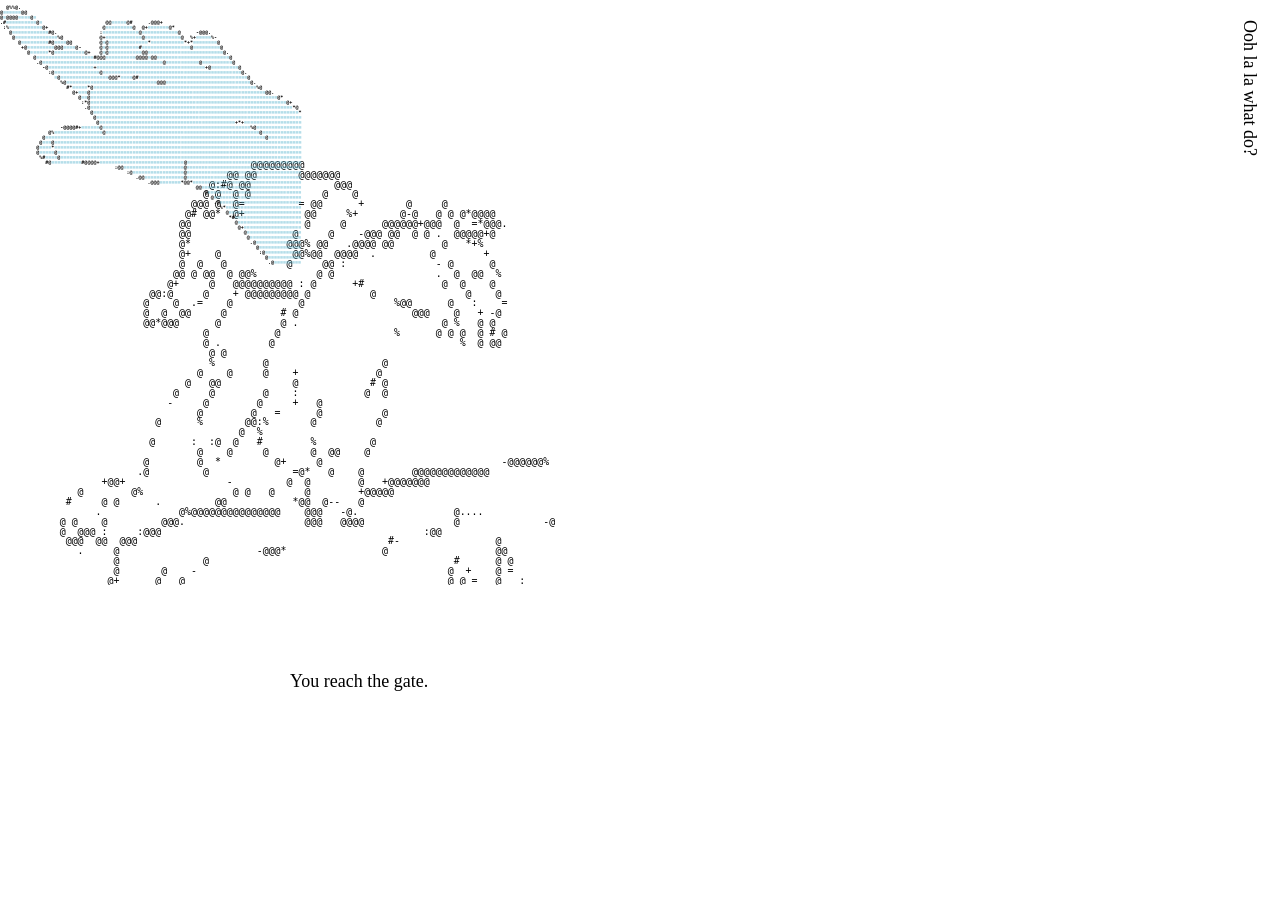
==== commit d56a0a86: "2026_0915 - Added custom cursor ASCII" ====
--- a/index.html
+++ b/index.html
@@ -15,6 +15,8 @@
 
         <a id="previous-page" href="PreviousDays/2026_0912.html">Ooh la la what do?</a>
 
+        <div id="custom-cursor"></div>
+        
         <section id="ascii-area">
             <pre id="ascii"></pre>
             <div id="head-emoji"></div>
--- a/PreviousDays/2026_0915.css
+++ b/PreviousDays/2026_0915.css
@@ -16,6 +16,40 @@
     --emoji-size: 42px;
 }
 
+/* CUSTOM CURSOR */
+
+html,
+body {
+    cursor: none;
+}
+
+#custom-cursor {
+    position: fixed;
+
+    top: 0;
+    left: 0;
+
+    margin: 0;
+
+    font-family: monospace;
+    font-size: 5px;
+    font-weight: bold;
+    line-height: 1;
+
+    white-space: pre;
+
+    color: black;
+
+    pointer-events: none;
+    user-select: none;
+
+    z-index: 1000;
+}
+
+#custom-cursor .cursor-cyan {
+    color: #5db6cf;
+}
+
 /* PREVIOUS DAY LINK */
 #previous-page {
     position: absolute;
@@ -177,14 +211,49 @@
 }
 
 #dialogue {
-    cursor: pointer;
+    position: relative;
+
+    cursor: none;
     font-size: var(--dialogue-font-size);
 }
 
 #dialogue p {
+    position: relative;
+
+    display: inline-block;
+
     margin: 0 0 10px 0;
 }
 
+#dialogue p::before,
+#dialogue p::after {
+    position: absolute;
+
+    opacity: 0;
+
+    color: #5db6cf;
+
+    pointer-events: none;
+
+    transition: opacity 0.05s;
+}
+
+#dialogue p::before {
+    content: "=";
+    right: 100%;
+    margin-right: 6px;
+}
+
+#dialogue p::after {
+    content: "=";
+    left: 100%;
+    margin-left: 6px;
+}
+
+#dialogue p:hover::before,
+#dialogue p:hover::after {
+    opacity: 1;
+}
 
 /* HANDS */
 
@@ -452,7 +521,9 @@
 /* YES / NO */
 
 .binary-choice {
-    padding: 3px 10px;
+    position: relative;
+
+    padding: 3px 18px;
 
     border: 0;
     background: transparent;
@@ -460,9 +531,33 @@
     font-family: serif;
     font-size: 22px;
 
-    cursor: pointer;
-}
-
-.binary-choice:hover {
-    text-decoration: underline;
+    cursor: none;
+}
+
+.binary-choice::before,
+.binary-choice::after {
+    position: absolute;
+
+    opacity: 0;
+
+    color: #5db6cf;
+
+    pointer-events: none;
+
+    transition: opacity 0.05s;
+}
+
+.binary-choice::before {
+    content: "=";
+    right: 100%;
+}
+
+.binary-choice::after {
+    content: "=";
+    left: 100%;
+}
+
+.binary-choice:hover::before,
+.binary-choice:hover::after {
+    opacity: 1;
 }
